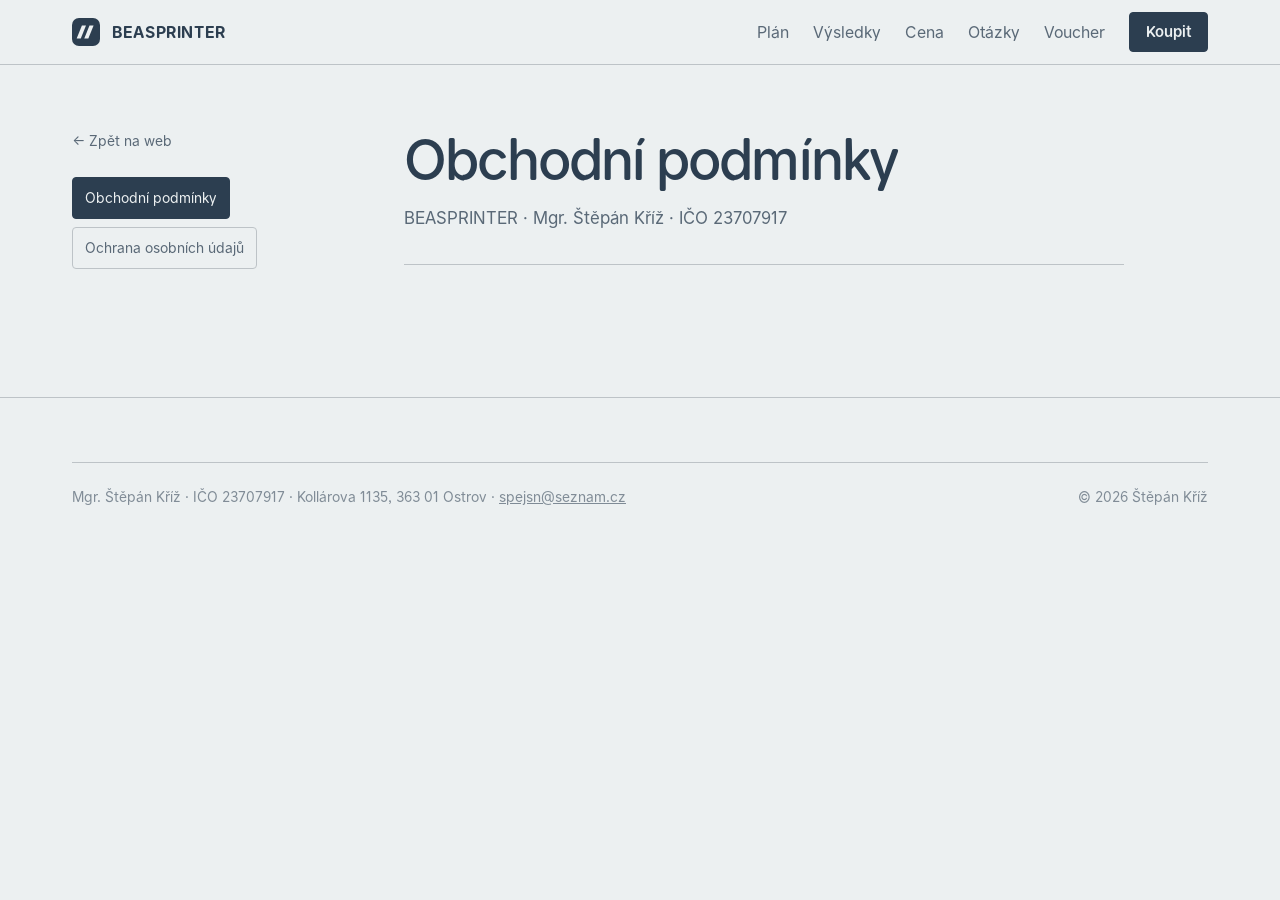
==== obchodni-podminky.html @ 5d7d64c0 "Add files via upload" ====
<!doctype html>
<html lang="cs" class="no-js">
<head>
  <meta charset="utf-8">
  <meta name="viewport" content="width=device-width, initial-scale=1">
  <title>Obchodní podmínky – BEASPRINTER</title>
  <meta name="description" content="Obchodní podmínky prodeje digitálního obsahu a voucherů BEASPRINTER – Mgr. Štěpán Kříž.">
  <meta name="theme-color" content="#ecf0f1">
  <meta name="robots" content="noindex">
  <link rel="icon" type="image/svg+xml" href="assets/logo/logo-placeholder.svg">
  <link rel="preload" href="assets/fonts/Allo-Regular.woff2" as="font" type="font/woff2" crossorigin>
  <link rel="stylesheet" href="assets/css/style.css">
  <script>document.documentElement.classList.replace('no-js', 'js');</script>
</head>
<body class="doc-page">

  <header class="nav">
    <div class="wrap nav__inner">
      <a class="brand" href="index.html" aria-label="BEASPRINTER – hlavní stránka">
        <img src="assets/logo/logo-placeholder.svg" alt="" width="28" height="28">
        <span>BEASPRINTER</span>
      </a>
      <nav class="nav__links" id="menu" aria-label="Hlavní navigace">
        <a href="index.html#plan">Plán</a>
        <a href="index.html#vysledky">Výsledky</a>
        <a href="index.html#cena">Cena</a>
        <a href="index.html#faq">Otázky</a>
        <a href="index.html#voucher">Voucher</a>
      </nav>
      <a class="btn btn--sm nav__buy" href="https://form.fapi.cz/?id=77cd6c57-8a3c-49f5-8ff0-04268990d74a">Koupit</a>
      <button class="nav__toggle" type="button" aria-expanded="false" aria-controls="menu" aria-label="Otevřít menu">
        <span class="nav__icon" aria-hidden="true"><i></i><i></i></span>
      </button>
    </div>
  </header>

  <main class="doc">
    <div class="wrap doc__grid">
      <aside class="doc__aside">
        <a class="doc__back" href="index.html">&lt;- Zpět na web</a>
        <nav class="doc__switch" aria-label="Dokumenty">
          <a href="obchodni-podminky.html" aria-current="page">Obchodní podmínky</a>
          <a href="ochrana-osobnich-udaju.html">Ochrana osobních údajů</a>
        </nav>
        <ol class="doc__toc" data-toc></ol>
      </aside>

      <article class="doc__body">
        <header class="doc__head">
          <h1>Obchodní podmínky</h1>
          <p class="doc__meta">BEASPRINTER · Mgr. Štěpán Kříž · IČO 23707917</p>
        </header>

        <!-- CONTENT: paste the sections from the PDF here, one <section> per article:
        <section id="s1">
          <h2>1. Úvodní ustanovení</h2>
          <p>…</p>
        </section>
        -->
      </article>
    </div>
  </main>

  <footer class="footer">
    <div class="wrap">
      <div class="footer__bottom">
        <p>Mgr. Štěpán Kříž · IČO 23707917 · Kollárova 1135, 363 01 Ostrov · <a href="mailto:spejsn@seznam.cz">spejsn@seznam.cz</a></p>
        <p>© 2026 Štěpán Kříž</p>
      </div>
    </div>
  </footer>

  <script src="assets/js/main.js" defer></script>
</body>
</html>
---- assets/css/style.css ----
/* ==========================================================
   BEASPRINTER – Speed System
   Type: Allo (Josh Puckett, SIL OFL) – assets/fonts/OFL.txt
   Palette: Platinum Prestige (brandlic.studio, #4)
   Spacing: 4 px grid.
   ========================================================== */

@font-face { font-family: "Allo"; src: url("../fonts/Allo-Regular.woff2") format("woff2"); font-weight: 400; font-style: normal; font-display: swap; }
@font-face { font-family: "Allo"; src: url("../fonts/Allo-Medium.woff2") format("woff2"); font-weight: 500; font-style: normal; font-display: swap; }
@font-face { font-family: "Allo"; src: url("../fonts/Allo-SemiBold.woff2") format("woff2"); font-weight: 600; font-style: normal; font-display: swap; }
@font-face { font-family: "Allo"; src: url("../fonts/Allo-Bold.woff2") format("woff2"); font-weight: 700; font-style: normal; font-display: swap; }

/* ---------- Palette ---------- */
:root {
  --paper: #ecf0f1;   /* main colour – light */
  --silver: #bdc3c7;  /* hairlines, alt surface */
  --slate: #34495e;   /* secondary dark */
  --ink: #2c3e50;     /* text, buttons, dark sections */
}
:root {
  --bg: var(--paper);
  --alt: color-mix(in srgb, var(--silver) 24%, var(--paper));
  --card: color-mix(in srgb, var(--silver) 36%, var(--paper));
  --text: var(--ink);
  --accent: var(--ink);
  --line: var(--silver);
}
.window, .tile, .mock__phone {
  --bg: var(--ink);
  --alt: var(--slate);
  --text: var(--paper);
  --accent: var(--paper);
  --line: color-mix(in srgb, var(--paper) 24%, transparent);
}
:root, .window, .tile, .mock__phone {
  --text-72: color-mix(in srgb, var(--text) 76%, transparent);
  --text-48: color-mix(in srgb, var(--text) 56%, transparent);
  --bg-56: color-mix(in srgb, var(--bg) 52%, transparent);
  --bg-72: color-mix(in srgb, var(--bg) 72%, transparent);
}

:root {
  --s1: 4px;  --s2: 8px;  --s3: 12px; --s4: 16px; --s5: 20px; --s6: 24px; --s8: 32px;
  --s10: 40px; --s12: 48px; --s14: 56px; --s16: 64px; --s20: 80px; --s24: 96px; --s32: 128px; --s40: 160px;
  --radius: 4px;
  --radius-lg: 12px;
  --wrap: 1200px;
  --gutter: var(--s4);
  --nav-h: var(--s16);
  --font: "Allo", system-ui, -apple-system, "Segoe UI", Roboto, sans-serif;
  --ease: cubic-bezier(.16, 1, .3, 1);
  interpolate-size: allow-keywords;
}

*, *::before, *::after { box-sizing: border-box; }
html { -webkit-text-size-adjust: 100%; scroll-padding-top: var(--s20); scroll-behavior: smooth; }
body {
  margin: 0;
  background: var(--bg);
  color: var(--text);
  font-family: var(--font);
  font-size: 16px;
  line-height: 24px;
  font-feature-settings: "calt" 1;
  -webkit-font-smoothing: antialiased;
  overflow-x: clip;
}
img { display: block; max-width: 100%; height: auto; }
a { color: inherit; }
h1, h2, h3, h4, p, ul, ol, dl, dd, figure, blockquote { margin: 0; padding: 0; }
ul, ol { list-style: none; }
::selection { background: var(--ink); color: var(--paper); }
:focus-visible { outline: 2px solid var(--accent); outline-offset: 4px; }

.wrap { max-width: var(--wrap); margin-inline: auto; padding-inline: var(--gutter); }

/* ---------- Type ---------- */
h1 { font-size: 44px; line-height: 48px; font-weight: 500; letter-spacing: -.035em; }
h2 { font-size: 32px; line-height: 40px; font-weight: 500; letter-spacing: -.025em; }
h3 { font-size: 18px; line-height: 28px; font-weight: 600; letter-spacing: -.01em; }
.small { font-size: 14px; line-height: 20px; color: var(--text-72); }

/* ---------- Button ---------- */
.btn {
  display: inline-flex;
  align-items: center;
  height: var(--s12);
  padding: 0 var(--s6);
  border-radius: var(--radius);
  border: 1px solid var(--ink);
  background: var(--ink);
  color: var(--paper);
  font-weight: 600;
  text-decoration: none;
  white-space: nowrap;
  transition: background-color .3s ease, border-color .3s ease;
}
.btn:hover { background: var(--slate); border-color: var(--slate); }
/* same button on dark/photo backgrounds: a light ring so it still stands out */
.window .btn { border-color: color-mix(in srgb, var(--paper) 56%, transparent); }
.btn--sm { height: var(--s10); padding: 0 var(--s4); font-size: 15px; }
.btn--lg { height: var(--s14); padding: 0 var(--s8); font-size: 18px; }
.link {
  display: inline-block;
  font-weight: 600;
  text-decoration: underline;
  text-decoration-thickness: 1px;
  text-underline-offset: 4px;
}
.link:hover { text-decoration-thickness: 2px; }

/* ---------- Header: solid, full width ---------- */
.nav {
  position: fixed;
  inset: 0 0 auto;
  z-index: 20;
  background: var(--paper);
  border-bottom: 1px solid var(--line);
}
.nav__inner { display: flex; align-items: center; gap: var(--s6); height: var(--nav-h); }
.brand {
  display: inline-flex;
  align-items: center;
  gap: var(--s3);
  font-weight: 700;
  letter-spacing: .04em;
  text-decoration: none;
}
.nav__links { display: flex; gap: var(--s6); margin-left: auto; }
.nav__links a { color: var(--text-72); text-decoration: none; transition: color .3s ease; }
.nav__links a:hover { color: var(--text); }
.nav__toggle {
  display: none;
  position: relative;
  width: var(--s10);
  height: var(--s10);
  margin-right: calc(var(--s2) * -1);
  padding: 0;
  border: 0;
  background: transparent;
  color: var(--text);
  cursor: pointer;
  -webkit-tap-highlight-color: transparent;
}
/* two lines that fold into an X */
.nav__icon { position: absolute; inset: 0; }
.nav__icon i {
  position: absolute;
  left: 10px;
  width: 20px;
  height: 2px;
  border-radius: 1px;
  background: currentColor;
  transition: transform .5s var(--ease), top .5s var(--ease), width .5s var(--ease);
}
.nav__icon i:first-child { top: 15px; }
.nav__icon i:last-child { top: 23px; width: 14px; }
.nav__toggle[aria-expanded="true"] .nav__icon i:first-child { top: 19px; transform: rotate(45deg); }
.nav__toggle[aria-expanded="true"] .nav__icon i:last-child { top: 19px; width: 20px; transform: rotate(-45deg); }

/* ---------- Photo windows ---------- */
.window { position: relative; clip-path: inset(0); isolation: isolate; color: var(--text); }
.window__bg { position: fixed; inset: 0; z-index: -1; }
.window__bg img { width: 100%; height: 100%; object-fit: cover; }
.window__bg::after { content: ""; position: absolute; inset: 0; background: var(--bg-56); }

/* Hero */
.window--hero { min-height: 100vh; min-height: 100svh; display: flex; }
.window--hero .window__bg img { object-position: 50% 35%; }
.hero { width: 100%; display: flex; flex-direction: column; justify-content: flex-end; padding-top: var(--s40); padding-bottom: var(--s16); }
.line { display: block; overflow: hidden; padding-bottom: var(--s1); }
.line > span { display: block; animation: rise 1.4s var(--ease) both; }
.line:nth-child(2) > span { animation-delay: .1s; }
.hero__lead { margin-top: var(--s5); max-width: 480px; font-size: 18px; line-height: 28px; animation: fadeUp 1.2s var(--ease) .35s both; }
.hero__cta { margin-top: var(--s8); animation: fadeUp 1.2s var(--ease) .5s both; }
.hero__cta .small { margin-top: var(--s3); }
@keyframes rise { from { transform: translateY(110%); } to { transform: none; } }
@keyframes fadeUp { from { opacity: 0; transform: translateY(var(--s4)); } to { opacity: 1; transform: none; } }

/* ---------- Panels ---------- */
.panel { background: var(--bg); padding: var(--s24) 0; position: relative; }
.panel--alt { background: var(--alt); }

.js .reveal {
  opacity: 0;
  transform: translateY(var(--s8));
  transition: opacity 1.1s var(--ease), transform 1.1s var(--ease);
  transition-delay: calc(var(--i, 0) * 90ms);
}
.js .reveal.is-in { opacity: 1; transform: none; }
.js .reveal-img { clip-path: inset(16% 0 0 0 round var(--radius)); transition: clip-path 1.4s var(--ease); }
.js .reveal-img img { transform: scale(1.12); transition: transform 1.6s var(--ease); }
.js .reveal-img.is-in { clip-path: inset(0 0 0 0 round var(--radius)); }
.js .reveal-img.is-in img { transform: none; }

/* ---------- Product preview ---------- */
.product__grid { display: grid; gap: var(--s16); align-items: center; }
.product__text > p { margin-top: var(--s5); max-width: 440px; font-size: 18px; line-height: 28px; color: var(--text-72); }
.product__list { margin-top: var(--s8); border-top: 1px solid var(--line); max-width: 440px; }
.product__list li { padding: var(--s3) 0; border-bottom: 1px solid var(--line); font-weight: 500; }

.mock { position: relative; padding: var(--s8) var(--s8) var(--s12); border-radius: var(--radius-lg); background: var(--alt); }
.mock__page {
  width: 84%;
  padding: var(--s6);
  border-radius: var(--radius);
  background: var(--paper);
  border: 1px solid var(--line);
  font-size: 12px;
  line-height: 16px;
}
.mock__head { display: flex; justify-content: space-between; gap: var(--s3); padding-bottom: var(--s3); border-bottom: 1px solid var(--line); }
.mock__brand { font-weight: 700; letter-spacing: .04em; }
.mock__tag { color: var(--text-72); }
.mock__day { margin-top: var(--s4); font-size: 14px; line-height: 20px; font-weight: 600; }
.mock__rows { margin-top: var(--s2); }
.mock__rows div { display: grid; grid-template-columns: 112px 1fr; align-items: center; gap: var(--s3); padding: var(--s2) 0; border-bottom: 1px solid color-mix(in srgb, var(--silver) 56%, transparent); }
.mock__rows i { display: block; height: var(--s2); width: var(--w); border-radius: 2px; background: color-mix(in srgb, var(--silver) 72%, transparent); }
.mock__qr { display: flex; align-items: center; gap: var(--s3); margin-top: var(--s5); color: var(--text-72); }
.mock__qr svg { width: var(--s10); height: var(--s10); fill: var(--ink); }
.mock__phone {
  position: absolute;
  right: var(--s6);
  bottom: calc(var(--s8) * -1);
  width: 36%;
  max-width: 200px;
  aspect-ratio: 9 / 19;
  padding: var(--s2);
  border-radius: 28px;
  background: var(--ink);
}
.mock__screen { position: relative; width: 100%; height: 100%; overflow: hidden; border-radius: 20px; background: var(--slate); }
.mock__screen img { width: 100%; height: 100%; object-fit: cover; opacity: .9; }
.mock__play {
  position: absolute; top: 50%; left: 50%;
  width: var(--s12); height: var(--s12);
  margin: calc(var(--s6) * -1) 0 0 calc(var(--s6) * -1);
  border-radius: 50%;
  background: color-mix(in srgb, var(--paper) 88%, transparent);
}
.mock__play::after {
  content: ""; position: absolute; top: 50%; left: 54%;
  transform: translate(-50%, -50%);
  border-style: solid; border-width: 8px 0 8px 12px;
  border-color: transparent transparent transparent var(--ink);
}
.mock__cap { position: absolute; left: var(--s3); bottom: var(--s3); font-size: 12px; line-height: 16px; font-weight: 600; color: var(--paper); }

/* ---------- Trust strip ---------- */
.trust__head { display: flex; flex-wrap: wrap; justify-content: space-between; align-items: baseline; gap: var(--s2) var(--s6); }
.trust__title { font-size: 20px; line-height: 28px; font-weight: 500; letter-spacing: -.01em; }
.trust__coach { color: var(--text-72); }
/* results ticker – runs opposite to the photo strip */
.ticker {
  margin-top: var(--s8);
  overflow: hidden;
  border-top: 1px solid var(--line);
  border-bottom: 1px solid var(--line);
}
.ticker__track { display: flex; width: max-content; animation: drift-back 40s linear infinite; }
.ticker:hover .ticker__track { animation-play-state: paused; }
.ticker li {
  display: flex;
  align-items: baseline;
  gap: var(--s3);
  padding: var(--s5) var(--s10);
  border-right: 1px solid var(--line);
  white-space: nowrap;
}
.ticker strong { font-size: 20px; line-height: 28px; font-weight: 500; letter-spacing: -.01em; }
.ticker span { font-size: 14px; line-height: 20px; color: var(--text-72); }
@keyframes drift-back { from { transform: translateX(-50%); } to { transform: none; } }

.strip { margin-top: var(--s4); overflow: hidden; }
.strip__track { display: flex; gap: var(--s3); width: max-content; animation: drift 60s linear infinite; }
.strip:hover .strip__track { animation-play-state: paused; }
.strip img { height: 240px; width: auto; border-radius: var(--radius); object-fit: cover; }
@keyframes drift { to { transform: translateX(calc(-50% - var(--s3) / 2)); } }

/* ---------- Bento ---------- */
.bento { display: grid; gap: var(--s3); margin-top: var(--s12); }
/* photo is the tile background, flat tint, text on top */
.tile {
  position: relative;
  isolation: isolate;
  display: flex;
  flex-direction: column;
  justify-content: flex-end;
  min-height: 320px;
  overflow: hidden;
  border-radius: var(--radius-lg);
  background: var(--ink);
  color: var(--text);
}
.tile__img {
  position: absolute;
  inset: 0;
  z-index: -2;
  width: 100%;
  height: 100%;
  object-fit: cover;
  object-position: 50% 35%;
  transition: transform 1.2s var(--ease);
}
.tile::after { content: ""; position: absolute; inset: 0; z-index: -1; background: color-mix(in srgb, var(--ink) 60%, transparent); }
.tile--dark::after { background: color-mix(in srgb, var(--ink) 72%, transparent); }
.tile:hover .tile__img { transform: scale(1.03); }
.tile__text { padding: var(--s6); }
.tile h3 { font-size: 20px; line-height: 28px; font-weight: 500; letter-spacing: -.01em; }
.tile p { margin-top: var(--s2); color: var(--text-72); max-width: 360px; }
.tile--hero h3 { font-size: 32px; line-height: 40px; }
.tile--hero { min-height: 440px; }

/* ---------- Fit ---------- */
.fit { display: grid; gap: var(--s6); margin-top: var(--s12); }
.fit li { padding-top: var(--s4); border-top: 1px solid var(--ink); }
.fit h3 { font-size: 20px; line-height: 28px; font-weight: 500; }
.fit p { margin-top: var(--s2); color: var(--text-72); }

/* ---------- Quote ---------- */
.window--quote { min-height: 72vh; display: flex; align-items: center; }
.window--quote .window__bg::after { background: var(--bg-72); }
.quote { width: 100%; padding-block: var(--s24); }
.quote blockquote { max-width: 880px; }
.quote p { font-size: 28px; line-height: 36px; font-weight: 500; letter-spacing: -.02em; }
.quote footer { margin-top: var(--s4); color: var(--text-72); }

/* ---------- Steps ---------- */
.steps { display: grid; gap: var(--s6); margin-top: var(--s12); }
.steps li { padding-top: var(--s4); border-top: 1px solid var(--line); }
.steps h3 { font-size: 20px; line-height: 28px; font-weight: 500; }
.steps p { margin-top: var(--s2); color: var(--text-72); }

/* ---------- Price ---------- */
.price { background: var(--alt); color: var(--text); padding: var(--s24) 0; border-block: 1px solid var(--line); }
.price__grid { display: grid; gap: var(--s10); align-items: end; }
.price__amount { font-size: 80px; line-height: 80px; font-weight: 500; letter-spacing: -.045em; }
.price__note { margin-top: var(--s5); font-size: 20px; line-height: 28px; }
.price__student { margin-top: var(--s4); color: var(--text-72); }
.price__student strong { color: var(--text); font-weight: 600; }
.code {
  padding: 0 var(--s2);
  border: 1px solid var(--text);
  border-radius: var(--radius);
  background: transparent;
  color: var(--text);
  font: 600 16px/24px var(--font);
  letter-spacing: .04em;
  cursor: pointer;
  transition: background-color .3s ease, color .3s ease;
}
.code:hover { background: var(--text); color: var(--bg); }
.code__status { margin-left: var(--s2); font-size: 14px; }

/* ---------- FAQ ---------- */
.faq { display: grid; gap: var(--s8); }
.faq__list { border-top: 1px solid var(--line); }
.faq details { border-bottom: 1px solid var(--line); }
.faq summary {
  display: flex;
  justify-content: space-between;
  gap: var(--s4);
  padding: var(--s5) 0;
  font-size: 18px;
  line-height: 28px;
  font-weight: 500;
  cursor: pointer;
  list-style: none;
}
.faq summary::-webkit-details-marker { display: none; }
.faq summary::after { content: "+"; font-weight: 400; transition: transform .5s var(--ease); }
.faq details[open] summary::after { transform: rotate(45deg); }
.faq details::details-content { height: 0; overflow: clip; transition: height .6s var(--ease), content-visibility .6s allow-discrete; }
.faq details[open]::details-content { height: auto; }
.faq__body p { padding-bottom: var(--s6); max-width: 640px; color: var(--text-72); }

/* ---------- Voucher ---------- */
.voucher { display: grid; gap: var(--s10); align-items: center; }
.voucher__photo { border-radius: var(--radius); overflow: hidden; aspect-ratio: 4 / 5; }
.voucher__photo img { width: 100%; height: 100%; object-fit: cover; }
.voucher__lead { margin-top: var(--s4); max-width: 480px; font-size: 18px; line-height: 28px; color: var(--text-72); }
.specs { margin-top: var(--s8); border-top: 1px solid var(--line); }
.specs div { display: flex; justify-content: space-between; gap: var(--s4); padding: var(--s3) 0; border-bottom: 1px solid var(--line); }
.specs dt { color: var(--text-72); }
.specs dd { font-weight: 500; }
.voucher__price { display: flex; align-items: baseline; gap: var(--s3); margin-top: var(--s8); }
.voucher__price strong { font-size: 40px; line-height: 48px; font-weight: 500; letter-spacing: -.03em; }
.voucher__price span { text-decoration: line-through; color: var(--text-48); }
.voucher .link { margin-top: var(--s3); }

/* ---------- Closing CTA band ---------- */
.window--cta { display: flex; align-items: center; min-height: 64vh; }
.window--cta .window__bg::after { background: var(--bg-72); }
.cta { width: 100%; padding-block: var(--s24); }
.cta h2 { max-width: 720px; font-size: 40px; line-height: 48px; }
.cta p { margin-top: var(--s4); font-size: 18px; line-height: 28px; color: var(--text-72); }
.cta__actions { display: flex; flex-wrap: wrap; align-items: center; gap: var(--s4) var(--s6); margin-top: var(--s8); }

/* ---------- Footer ---------- */
.footer { background: var(--bg); border-top: 1px solid var(--line); padding: var(--s16) 0 var(--s10); font-size: 14px; line-height: 20px; }
.footer__grid { display: grid; gap: var(--s8); }
.footer h4 { font-size: 14px; line-height: 20px; font-weight: 600; margin-bottom: var(--s2); }
.footer__grid a:not(.brand) { display: block; color: var(--text-72); text-decoration: none; padding: var(--s1) 0; }
.footer__grid a:not(.brand):hover { color: var(--text); text-decoration: underline; text-underline-offset: 4px; }
.footer__grid p { color: var(--text-72); }
.footer__bottom {
  display: flex; flex-wrap: wrap; justify-content: space-between; gap: var(--s4);
  margin-top: var(--s12); padding-top: var(--s6); border-top: 1px solid var(--line); color: var(--text-48);
}

/* ---------- Mobile ---------- */
@media (max-width: 767px) {
  .nav__toggle { display: block; }
  .nav__buy { margin-left: auto; }
  /* menu panel unrolls downward, links follow one by one */
  .nav__links {
    display: flex;
    position: absolute;
    top: 100%;
    left: 0;
    right: 0;
    flex-direction: column;
    gap: 0;
    padding: var(--s2) var(--gutter) var(--s6);
    background: var(--paper);
    border-bottom: 1px solid var(--line);
    visibility: hidden;
    clip-path: inset(0 0 100% 0);
    transition: clip-path .6s var(--ease), visibility 0s linear .6s;
  }
  .nav__links.is-open {
    visibility: visible;
    clip-path: inset(0 0 0 0);
    transition: clip-path .6s var(--ease), visibility 0s;
  }
  .nav__links a {
    padding: var(--s4) 0;
    border-bottom: 1px solid var(--line);
    color: var(--text);
    font-size: 24px;
    line-height: 32px;
    font-weight: 500;
    letter-spacing: -.02em;
    opacity: 0;
    transform: translateY(calc(var(--s3) * -1));
    transition: opacity .4s ease, transform .5s var(--ease);
  }
  .nav__links a:last-child { border-bottom: 0; }
  .nav__links.is-open a { opacity: 1; transform: none; }
  .nav__links.is-open a:nth-child(1) { transition-delay: .08s; }
  .nav__links.is-open a:nth-child(2) { transition-delay: .13s; }
  .nav__links.is-open a:nth-child(3) { transition-delay: .18s; }
  .nav__links.is-open a:nth-child(4) { transition-delay: .23s; }
  .nav__links.is-open a:nth-child(5) { transition-delay: .28s; }
  /* dim the page behind the open menu */
  body::after {
    content: "";
    position: fixed;
    inset: 0;
    z-index: 15;
    background: color-mix(in srgb, var(--ink) 40%, transparent);
    opacity: 0;
    pointer-events: none;
    transition: opacity .5s var(--ease);
  }
  body.menu-open::after { opacity: 1; pointer-events: auto; }
  .strip img { height: 180px; }
  .mock { padding: var(--s4) var(--s4) var(--s12); }
  .mock__page { width: 92%; padding: var(--s4); }
  .mock__rows div { grid-template-columns: 96px 1fr; }
}

/* ---------- Tablet ---------- */
@media (min-width: 768px) {
  :root { --gutter: var(--s8); }
  h1 { font-size: 64px; line-height: 68px; }
  h2 { font-size: 44px; line-height: 52px; }
  .panel, .price { padding: var(--s32) 0; }
  .bento { grid-template-columns: repeat(2, 1fr); }
  .tile--hero { grid-column: 1 / -1; }
  .fit, .steps { grid-template-columns: repeat(2, 1fr); }
  .quote p { font-size: 40px; line-height: 48px; }
  .price__amount { font-size: 128px; line-height: 128px; }
  .strip img { height: 320px; }
  .voucher { grid-template-columns: 5fr 7fr; gap: var(--s16); }
  .cta h2 { font-size: 56px; line-height: 64px; }
  .footer__grid { grid-template-columns: repeat(2, 1fr); }
}

/* ---------- Desktop ---------- */
@media (min-width: 1024px) {
  h1 { font-size: 88px; line-height: 88px; }
  .hero { padding-bottom: var(--s20); }
  .product__grid { grid-template-columns: 5fr 7fr; gap: var(--s16); }
  .bento { grid-template-columns: repeat(3, 1fr); }
  .tile--hero { grid-column: 1 / span 2; grid-row: 1 / span 2; }
  .tile { min-height: 280px; }
  .tile--hero { min-height: 572px; }
  .fit, .steps { grid-template-columns: repeat(4, 1fr); }
  .trust__title { font-size: 44px; line-height: 52px; letter-spacing: -.025em; }
  .trust__coach { font-size: 18px; line-height: 28px; }
  .ticker li { padding: var(--s6) var(--s12); }
  .ticker strong { font-size: 28px; line-height: 36px; }
  .ticker span { font-size: 16px; line-height: 24px; }
  .quote p { font-size: 56px; line-height: 64px; }
  .price__grid { grid-template-columns: 1fr auto; }
  .price__amount { font-size: 176px; line-height: 168px; }
  .faq { grid-template-columns: 4fr 8fr; gap: var(--s16); align-items: start; }
  .cta h2 { font-size: 72px; line-height: 76px; }
  .footer__grid { grid-template-columns: 2fr 1fr 1fr 1fr; }
}

/* ---------- Legal documents ---------- */
.doc { padding: calc(var(--nav-h) + var(--s16)) 0 var(--s24); }
.doc__grid { display: grid; gap: var(--s10); }
.doc__back { color: var(--text-72); text-decoration: none; font-size: 14px; }
.doc__back:hover { color: var(--text); }
.doc__switch { display: flex; gap: var(--s2); margin-top: var(--s6); flex-wrap: wrap; }
.doc__switch a {
  padding: var(--s2) var(--s3);
  border: 1px solid var(--line);
  border-radius: var(--radius);
  font-size: 14px;
  text-decoration: none;
  color: var(--text-72);
}
.doc__switch a[aria-current="page"] { background: var(--ink); border-color: var(--ink); color: var(--paper); }
.doc__toc { display: none; }
.doc__toc a { display: block; padding: var(--s1) 0 var(--s1) var(--s3); border-left: 1px solid var(--line); font-size: 14px; line-height: 20px; color: var(--text-72); text-decoration: none; transition: color .3s ease, border-color .3s ease; }
.doc__toc a:hover { color: var(--text); }
.doc__toc a.is-active { color: var(--text); border-left-color: var(--ink); }
.doc__head { padding-bottom: var(--s8); border-bottom: 1px solid var(--line); }
.doc__head h1 { font-size: 40px; line-height: 48px; }
.doc__meta { margin-top: var(--s3); color: var(--text-72); }
.doc__body { max-width: 720px; }
.doc__body section { padding-top: var(--s10); scroll-margin-top: calc(var(--nav-h) + var(--s6)); }
.doc__body h2 { font-size: 24px; line-height: 32px; }
.doc__body h3 { margin-top: var(--s6); font-size: 18px; line-height: 28px; }
.doc__body p, .doc__body li { margin-top: var(--s3); color: var(--text-72); font-size: 17px; line-height: 28px; }
.doc__body ol, .doc__body ul { padding-left: var(--s6); }
.doc__body ul { list-style: disc; }
.doc__body ol { list-style: decimal; }
.doc__body a { color: var(--text); text-underline-offset: 4px; }
.doc-page .footer { padding-top: var(--s4); }
@media (min-width: 1024px) {
  .doc__grid { grid-template-columns: 3fr 9fr; gap: var(--s16); align-items: start; }
  .doc__aside { position: sticky; top: calc(var(--nav-h) + var(--s8)); }
  .doc__toc { display: grid; gap: var(--s1); margin-top: var(--s8); list-style: none; padding: 0; }
  .doc__head h1 { font-size: 56px; line-height: 64px; }
}

/* ---------- Phone optimisation ---------- */
@media (max-width: 767px) {
  h2 { font-size: 28px; line-height: 36px; }
  .panel, .price { padding: var(--s16) 0; }
  .nav__inner { gap: var(--s3); }
  .brand { gap: var(--s2); }

  /* full-width, thumb-friendly buy buttons */
  .hero__cta .btn, .price .btn, .cta .btn { width: 100%; justify-content: center; }
  .hero { padding-bottom: var(--s10); }

  /* product mock: compact */
  .product__grid { gap: var(--s10); }
  .mock__rows + .mock__day, .mock__rows + .mock__day + .mock__rows { display: none; }
  .mock__phone { width: 34%; right: var(--s4); bottom: calc(var(--s6) * -1); }
  .mock { margin-bottom: var(--s6); }

  /* results ticker + strip */
  .ticker { margin-top: var(--s6); }
  .ticker li { padding: var(--s4) var(--s6); }
  .ticker strong { font-size: 18px; }

  /* bento → horizontal swipe row */
  .bento {
    display: flex;
    gap: var(--s3);
    margin-top: var(--s8);
    margin-inline: calc(var(--gutter) * -1);
    padding-inline: var(--gutter);
    overflow-x: auto;
    scroll-snap-type: x mandatory;
    scroll-padding-inline: var(--gutter);
    scrollbar-width: none;
  }
  .bento::-webkit-scrollbar { display: none; }
  .tile, .tile--hero { flex: 0 0 84%; min-height: 400px; scroll-snap-align: start; }
  .tile--hero h3 { font-size: 24px; line-height: 32px; }

  /* compact grids */
  .fit, .steps { grid-template-columns: 1fr 1fr; gap: var(--s6) var(--s4); margin-top: var(--s8); }
  .fit h3, .steps h3 { font-size: 17px; line-height: 24px; }
  .fit p, .steps p { font-size: 15px; line-height: 20px; }

  .quote p { font-size: 24px; line-height: 32px; }
  .window--quote { min-height: 60vh; }

  .price__amount { font-size: 72px; line-height: 72px; }
  .price__note { font-size: 18px; }

  .faq summary { font-size: 16px; line-height: 24px; padding: var(--s4) 0; }

  .voucher { gap: var(--s8); }
  .voucher__photo { aspect-ratio: 16 / 10; }
  .voucher__photo img { object-position: 50% 60%; }
  .voucher__price strong { font-size: 32px; line-height: 40px; }

  .window--cta { min-height: 56vh; }
  .cta h2 { font-size: 32px; line-height: 40px; }

  .footer { padding-top: var(--s12); }
  .footer__grid { grid-template-columns: 1fr 1fr; gap: var(--s8) var(--s4); }
  .footer__grid > :first-child { grid-column: 1 / -1; }
  .footer__bottom { margin-top: var(--s8); }
}

/* ---------- Reduced motion ---------- */
@media (prefers-reduced-motion: reduce) {
  html { scroll-behavior: auto; }
  *, *::before, *::after { animation: none !important; transition: none !important; }
  .js .reveal { opacity: 1; transform: none; }
  .js .reveal-img, .js .reveal-img img { clip-path: none; transform: none; }
  .strip, .ticker { overflow-x: auto; }
}
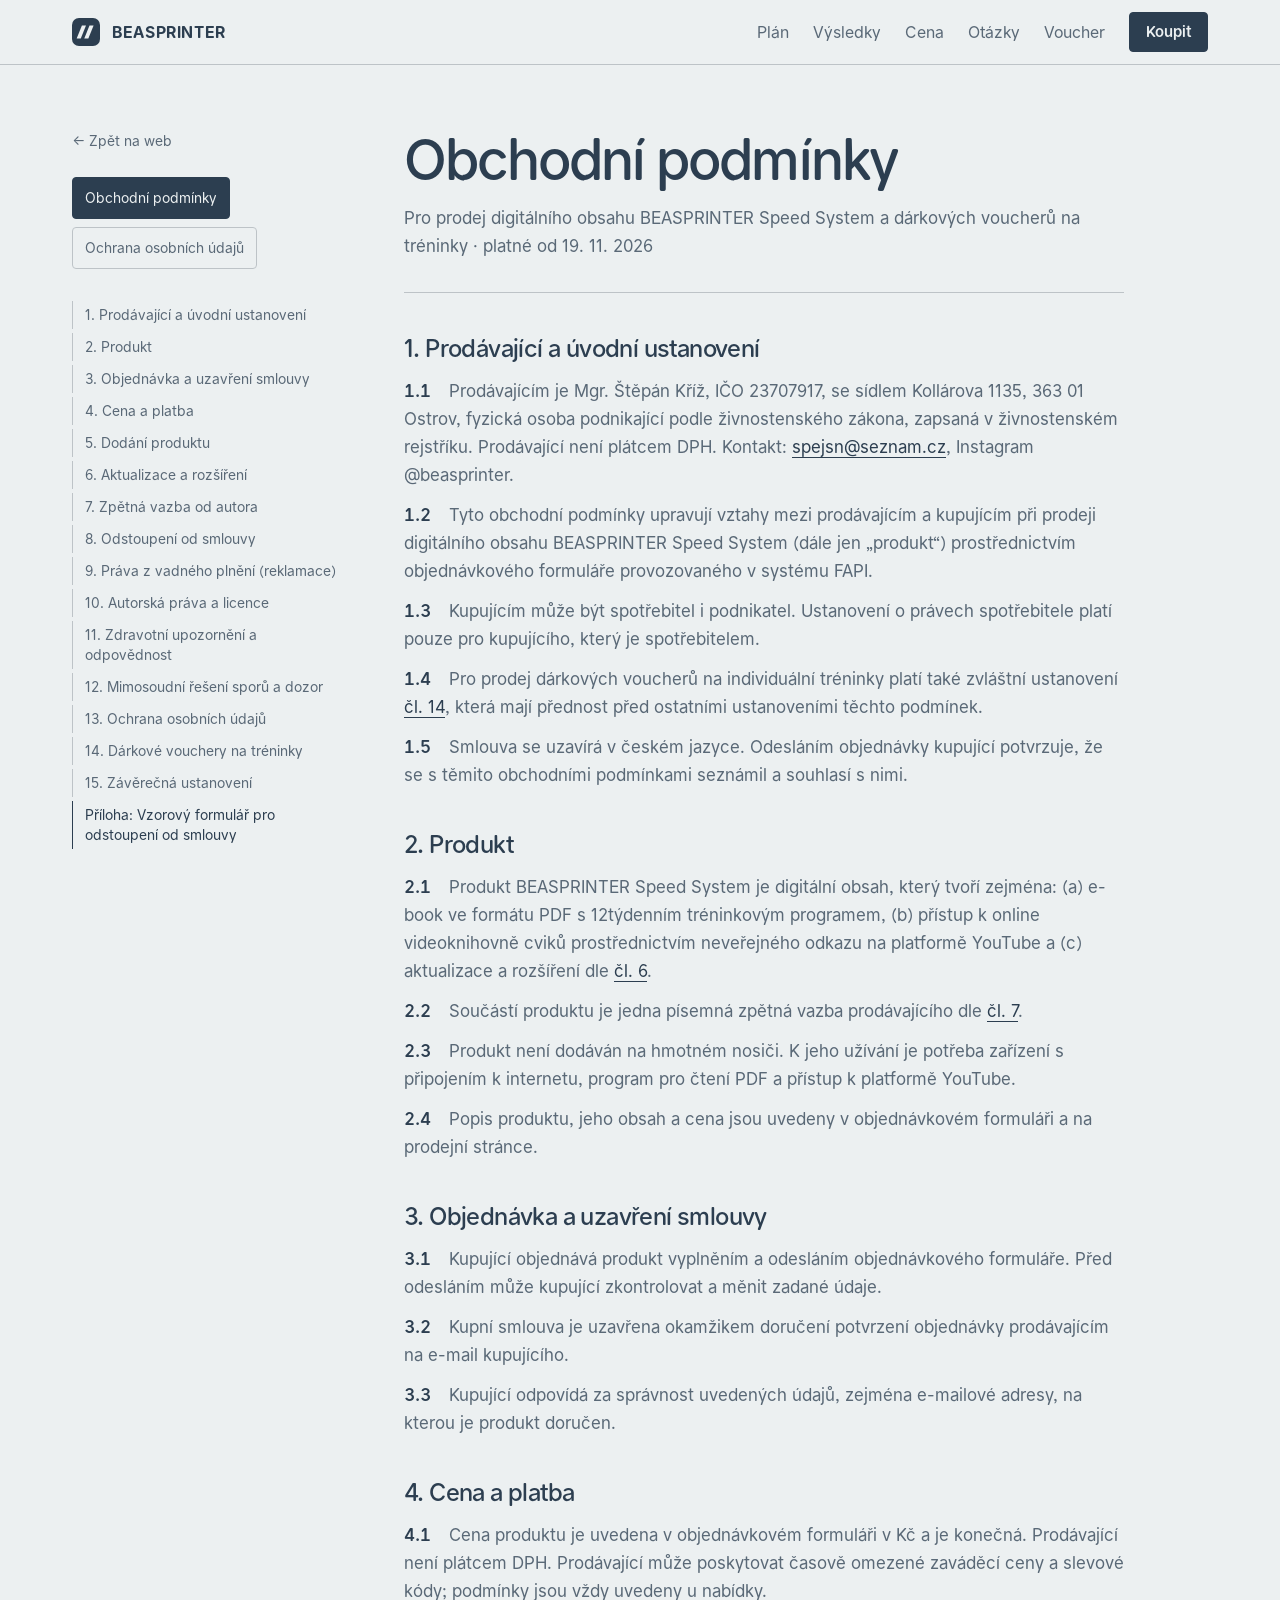
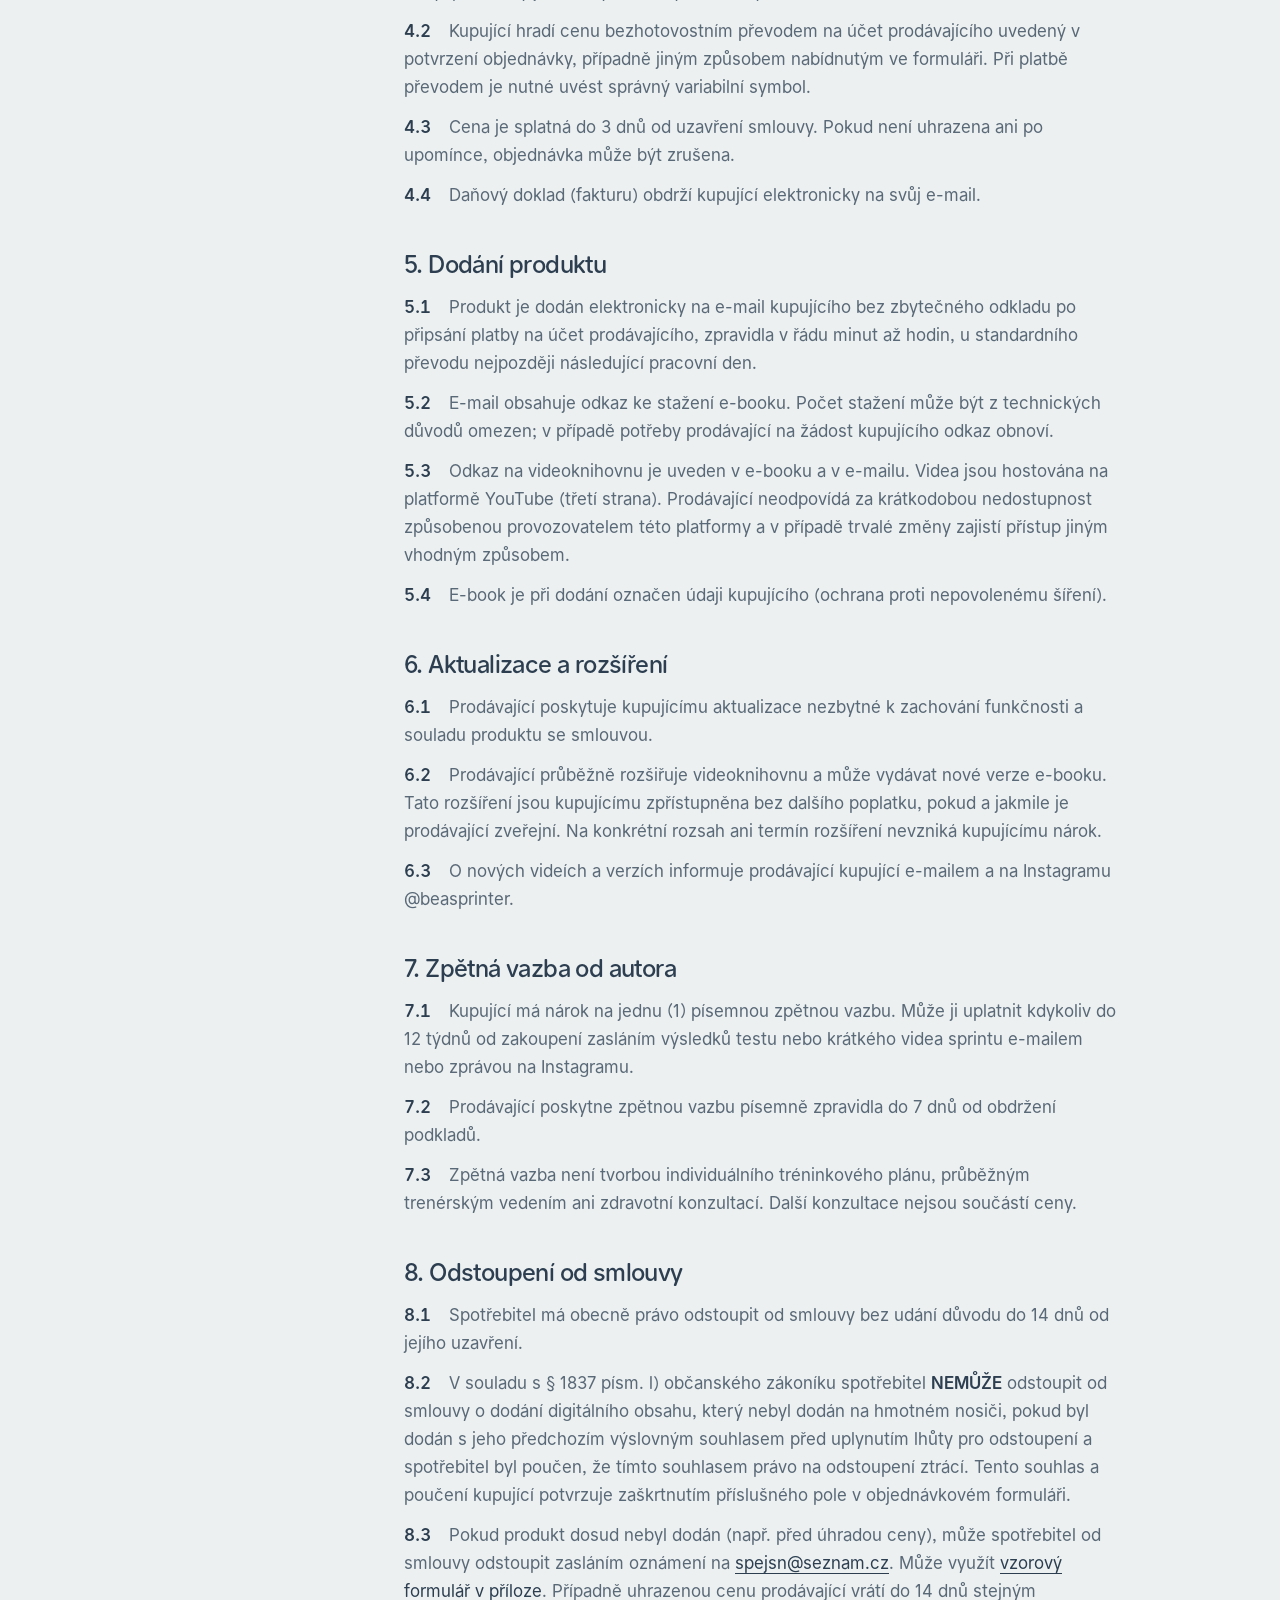
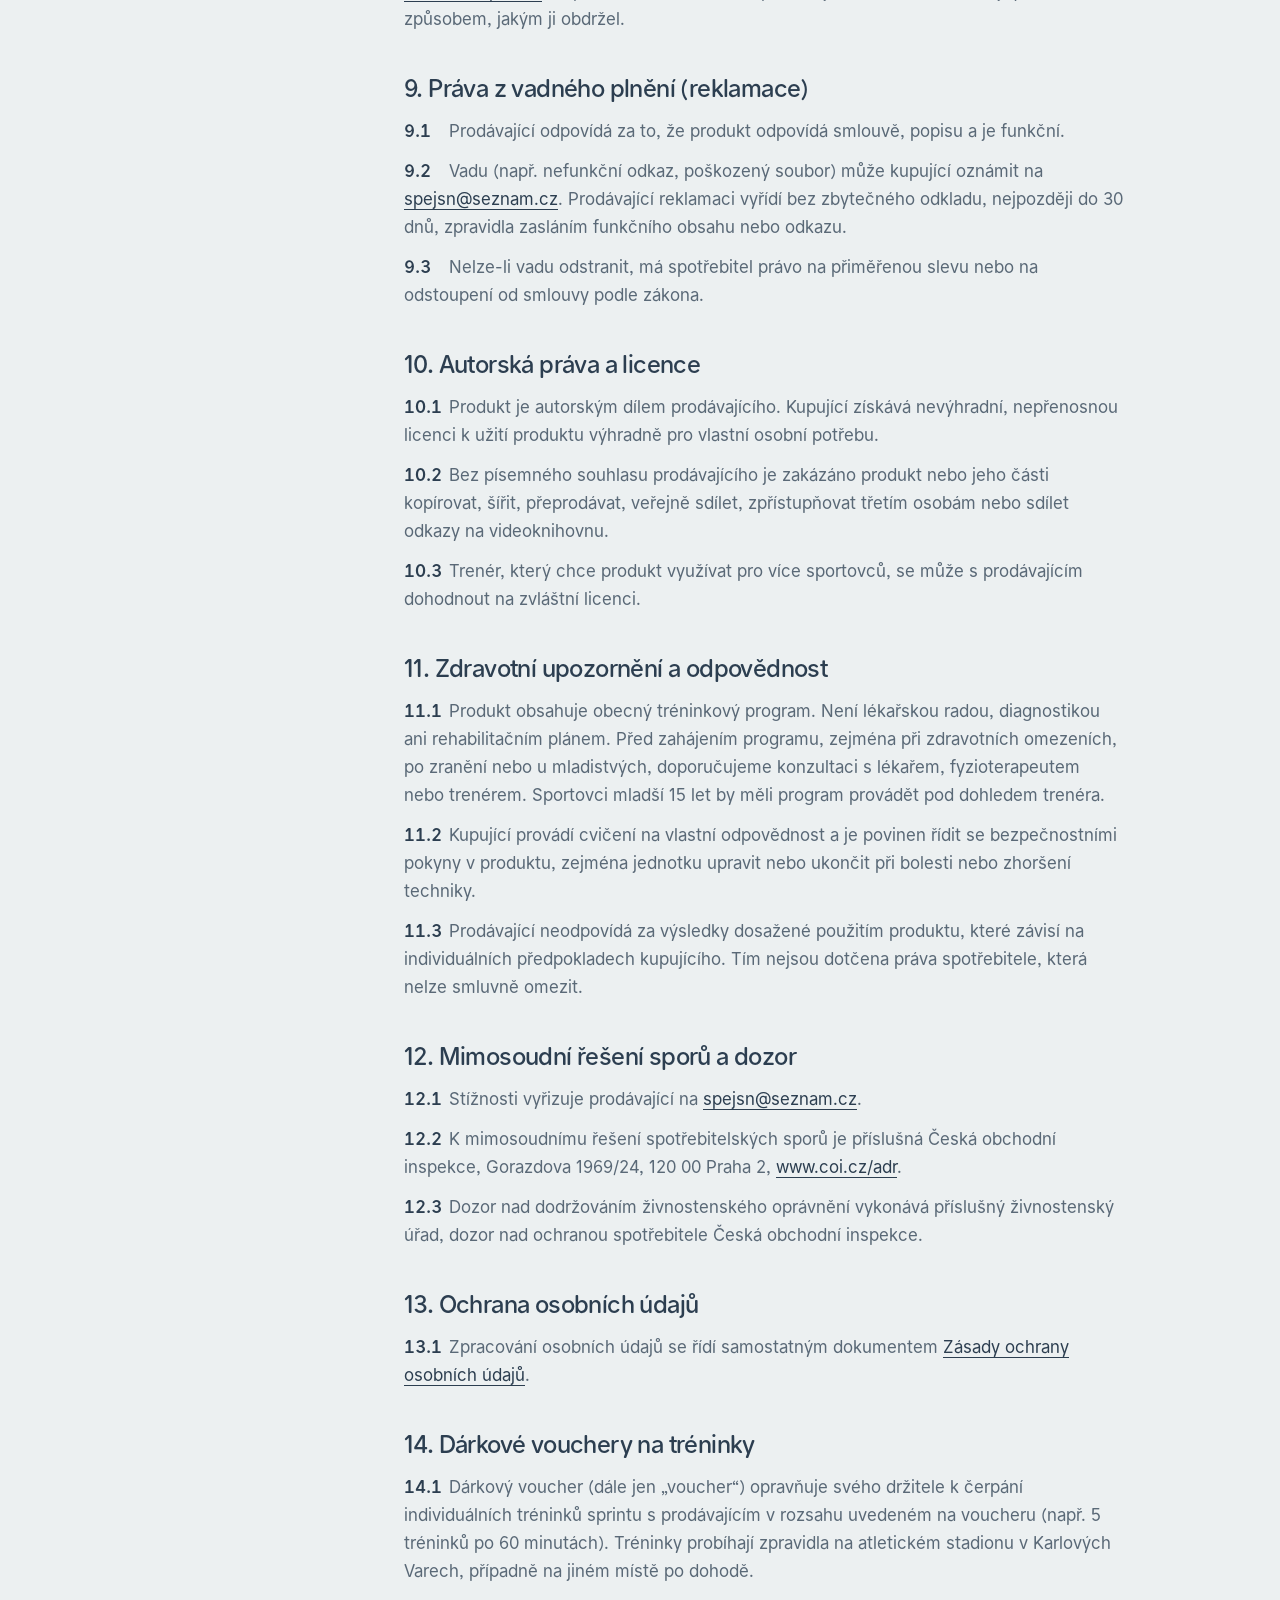
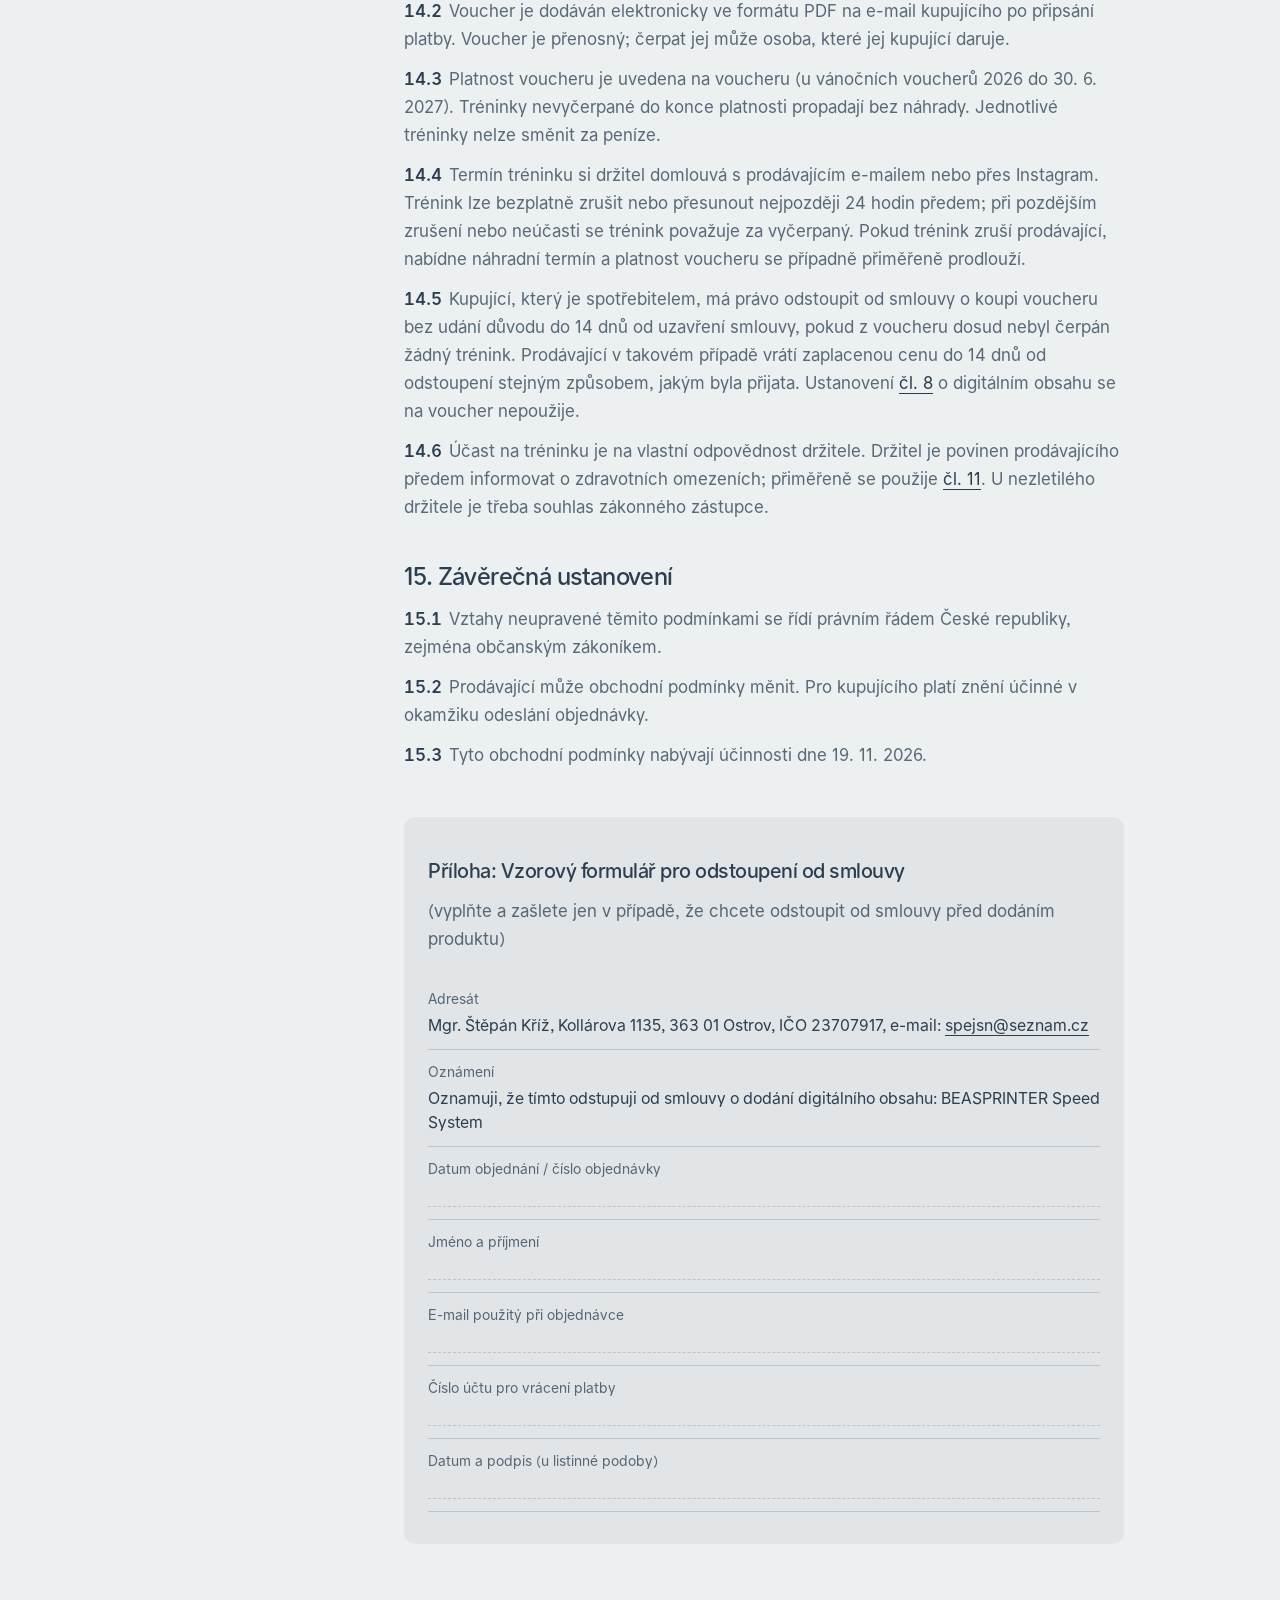
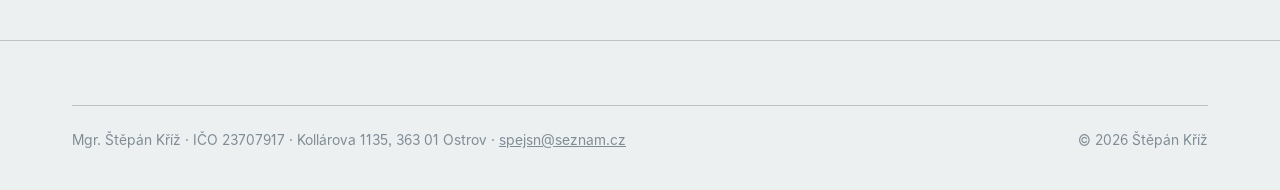
==== commit df68cc72: "Add files via upload" ====
--- a/obchodni-podminky.html
+++ b/obchodni-podminky.html
@@ -1,75 +1,161 @@
-<!doctype html>
-<html lang="cs" class="no-js">
-<head>
-  <meta charset="utf-8">
-  <meta name="viewport" content="width=device-width, initial-scale=1">
-  <title>Obchodní podmínky – BEASPRINTER</title>
-  <meta name="description" content="Obchodní podmínky prodeje digitálního obsahu a voucherů BEASPRINTER – Mgr. Štěpán Kříž.">
-  <meta name="theme-color" content="#ecf0f1">
-  <meta name="robots" content="noindex">
-  <link rel="icon" type="image/svg+xml" href="assets/logo/logo-placeholder.svg">
-  <link rel="preload" href="assets/fonts/Allo-Regular.woff2" as="font" type="font/woff2" crossorigin>
-  <link rel="stylesheet" href="assets/css/style.css">
-  <script>document.documentElement.classList.replace('no-js', 'js');</script>
-</head>
-<body class="doc-page">
-
-  <header class="nav">
-    <div class="wrap nav__inner">
-      <a class="brand" href="index.html" aria-label="BEASPRINTER – hlavní stránka">
-        <img src="assets/logo/logo-placeholder.svg" alt="" width="28" height="28">
-        <span>BEASPRINTER</span>
-      </a>
-      <nav class="nav__links" id="menu" aria-label="Hlavní navigace">
-        <a href="index.html#plan">Plán</a>
-        <a href="index.html#vysledky">Výsledky</a>
-        <a href="index.html#cena">Cena</a>
-        <a href="index.html#faq">Otázky</a>
-        <a href="index.html#voucher">Voucher</a>
-      </nav>
-      <a class="btn btn--sm nav__buy" href="https://form.fapi.cz/?id=77cd6c57-8a3c-49f5-8ff0-04268990d74a">Koupit</a>
-      <button class="nav__toggle" type="button" aria-expanded="false" aria-controls="menu" aria-label="Otevřít menu">
-        <span class="nav__icon" aria-hidden="true"><i></i><i></i></span>
-      </button>
-    </div>
-  </header>
-
-  <main class="doc">
-    <div class="wrap doc__grid">
-      <aside class="doc__aside">
-        <a class="doc__back" href="index.html">&lt;- Zpět na web</a>
-        <nav class="doc__switch" aria-label="Dokumenty">
-          <a href="obchodni-podminky.html" aria-current="page">Obchodní podmínky</a>
-          <a href="ochrana-osobnich-udaju.html">Ochrana osobních údajů</a>
-        </nav>
-        <ol class="doc__toc" data-toc></ol>
-      </aside>
-
-      <article class="doc__body">
-        <header class="doc__head">
-          <h1>Obchodní podmínky</h1>
-          <p class="doc__meta">BEASPRINTER · Mgr. Štěpán Kříž · IČO 23707917</p>
-        </header>
-
-        <!-- CONTENT: paste the sections from the PDF here, one <section> per article:
-        <section id="s1">
-          <h2>1. Úvodní ustanovení</h2>
-          <p>…</p>
-        </section>
-        -->
-      </article>
-    </div>
-  </main>
-
-  <footer class="footer">
-    <div class="wrap">
-      <div class="footer__bottom">
-        <p>Mgr. Štěpán Kříž · IČO 23707917 · Kollárova 1135, 363 01 Ostrov · <a href="mailto:spejsn@seznam.cz">spejsn@seznam.cz</a></p>
-        <p>© 2026 Štěpán Kříž</p>
-      </div>
-    </div>
-  </footer>
-
-  <script src="assets/js/main.js" defer></script>
-</body>
-</html>
+<!doctype html>
+<html lang="cs" class="no-js">
+<head>
+  <meta charset="utf-8">
+  <meta name="viewport" content="width=device-width, initial-scale=1">
+  <title>Obchodní podmínky – BEASPRINTER</title>
+  <meta name="description" content="Obchodní podmínky prodeje digitálního obsahu a voucherů BEASPRINTER – Mgr. Štěpán Kříž.">
+  <meta name="theme-color" content="#ecf0f1">
+  <meta name="robots" content="noindex">
+  <link rel="icon" type="image/svg+xml" href="assets/logo/logo-placeholder.svg">
+  <link rel="preload" href="assets/fonts/Allo-Regular.woff2" as="font" type="font/woff2" crossorigin>
+  <link rel="stylesheet" href="assets/css/style.css">
+  <script>document.documentElement.classList.replace('no-js', 'js');</script>
+</head>
+<body class="doc-page">
+
+  <header class="nav">
+    <div class="wrap nav__inner">
+      <a class="brand" href="index.html" aria-label="BEASPRINTER – hlavní stránka">
+        <img src="assets/logo/logo-placeholder.svg" alt="" width="28" height="28">
+        <span>BEASPRINTER</span>
+      </a>
+      <nav class="nav__links" id="menu" aria-label="Hlavní navigace">
+        <a href="index.html#plan">Plán</a>
+        <a href="index.html#vysledky">Výsledky</a>
+        <a href="index.html#cena">Cena</a>
+        <a href="index.html#faq">Otázky</a>
+        <a href="index.html#voucher">Voucher</a>
+      </nav>
+      <a class="btn btn--sm nav__buy" href="https://form.fapi.cz/?id=77cd6c57-8a3c-49f5-8ff0-04268990d74a">Koupit</a>
+      <button class="nav__toggle" type="button" aria-expanded="false" aria-controls="menu" aria-label="Otevřít menu">
+        <span class="nav__icon" aria-hidden="true"><i></i><i></i></span>
+      </button>
+    </div>
+  </header>
+
+  <main class="doc">
+    <div class="wrap doc__grid">
+      <aside class="doc__aside">
+        <a class="doc__back" href="index.html">&lt;- Zpět na web</a>
+        <nav class="doc__switch" aria-label="Dokumenty">
+          <a href="obchodni-podminky.html" aria-current="page">Obchodní podmínky</a>
+          <a href="ochrana-osobnich-udaju.html">Ochrana osobních údajů</a>
+        </nav>
+        <ol class="doc__toc" data-toc></ol>
+      </aside>
+
+      <article class="doc__body">
+        <header class="doc__head">
+          <h1>Obchodní podmínky</h1>
+          <p class="doc__meta">Pro prodej digitálního obsahu BEASPRINTER Speed System a dárkových voucherů na tréninky · platné od 19. 11. 2026</p>
+        </header>
+<section id="prodavajici"><h2>1. Prodávající a úvodní ustanovení</h2>
+<p><span class="doc__no">1.1</span> Prodávajícím je Mgr. Štěpán Kříž, IČO 23707917, se sídlem Kollárova 1135, 363 01 Ostrov, fyzická osoba podnikající podle živnostenského zákona, zapsaná v živnostenském rejstříku. Prodávající není plátcem DPH. Kontakt: <a href="mailto:spejsn@seznam.cz">spejsn@seznam.cz</a>, Instagram @beasprinter.</p>
+<p><span class="doc__no">1.2</span> Tyto obchodní podmínky upravují vztahy mezi prodávajícím a kupujícím při prodeji digitálního obsahu BEASPRINTER Speed System (dále jen „produkt“) prostřednictvím objednávkového formuláře provozovaného v systému FAPI.</p>
+<p><span class="doc__no">1.3</span> Kupujícím může být spotřebitel i podnikatel. Ustanovení o právech spotřebitele platí pouze pro kupujícího, který je spotřebitelem.</p>
+<p><span class="doc__no">1.4</span> Pro prodej dárkových voucherů na individuální tréninky platí také zvláštní ustanovení <a href="#vouchery">čl. 14</a>, která mají přednost před ostatními ustanoveními těchto podmínek.</p>
+<p><span class="doc__no">1.5</span> Smlouva se uzavírá v českém jazyce. Odesláním objednávky kupující potvrzuje, že se s těmito obchodními podmínkami seznámil a souhlasí s nimi.</p>
+</section>
+<section id="produkt"><h2>2. Produkt</h2>
+<p><span class="doc__no">2.1</span> Produkt BEASPRINTER Speed System je digitální obsah, který tvoří zejména: (a) e-book ve formátu PDF s 12týdenním tréninkovým programem, (b) přístup k online videoknihovně cviků prostřednictvím neveřejného odkazu na platformě YouTube a (c) aktualizace a rozšíření dle <a href="#aktualizace">čl. 6</a>.</p>
+<p><span class="doc__no">2.2</span> Součástí produktu je jedna písemná zpětná vazba prodávajícího dle <a href="#zpetna-vazba">čl. 7</a>.</p>
+<p><span class="doc__no">2.3</span> Produkt není dodáván na hmotném nosiči. K jeho užívání je potřeba zařízení s připojením k internetu, program pro čtení PDF a přístup k platformě YouTube.</p>
+<p><span class="doc__no">2.4</span> Popis produktu, jeho obsah a cena jsou uvedeny v objednávkovém formuláři a na prodejní stránce.</p>
+</section>
+<section id="objednavka"><h2>3. Objednávka a uzavření smlouvy</h2>
+<p><span class="doc__no">3.1</span> Kupující objednává produkt vyplněním a odesláním objednávkového formuláře. Před odesláním může kupující zkontrolovat a měnit zadané údaje.</p>
+<p><span class="doc__no">3.2</span> Kupní smlouva je uzavřena okamžikem doručení potvrzení objednávky prodávajícím na e-mail kupujícího.</p>
+<p><span class="doc__no">3.3</span> Kupující odpovídá za správnost uvedených údajů, zejména e-mailové adresy, na kterou je produkt doručen.</p>
+</section>
+<section id="cena"><h2>4. Cena a platba</h2>
+<p><span class="doc__no">4.1</span> Cena produktu je uvedena v objednávkovém formuláři v Kč a je konečná. Prodávající není plátcem DPH. Prodávající může poskytovat časově omezené zaváděcí ceny a slevové kódy; podmínky jsou vždy uvedeny u nabídky.</p>
+<p><span class="doc__no">4.2</span> Kupující hradí cenu bezhotovostním převodem na účet prodávajícího uvedený v potvrzení objednávky, případně jiným způsobem nabídnutým ve formuláři. Při platbě převodem je nutné uvést správný variabilní symbol.</p>
+<p><span class="doc__no">4.3</span> Cena je splatná do 3 dnů od uzavření smlouvy. Pokud není uhrazena ani po upomínce, objednávka může být zrušena.</p>
+<p><span class="doc__no">4.4</span> Daňový doklad (fakturu) obdrží kupující elektronicky na svůj e-mail.</p>
+</section>
+<section id="dodani"><h2>5. Dodání produktu</h2>
+<p><span class="doc__no">5.1</span> Produkt je dodán elektronicky na e-mail kupujícího bez zbytečného odkladu po připsání platby na účet prodávajícího, zpravidla v řádu minut až hodin, u standardního převodu nejpozději následující pracovní den.</p>
+<p><span class="doc__no">5.2</span> E-mail obsahuje odkaz ke stažení e-booku. Počet stažení může být z technických důvodů omezen; v případě potřeby prodávající na žádost kupujícího odkaz obnoví.</p>
+<p><span class="doc__no">5.3</span> Odkaz na videoknihovnu je uveden v e-booku a v e-mailu. Videa jsou hostována na platformě YouTube (třetí strana). Prodávající neodpovídá za krátkodobou nedostupnost způsobenou provozovatelem této platformy a v případě trvalé změny zajistí přístup jiným vhodným způsobem.</p>
+<p><span class="doc__no">5.4</span> E-book je při dodání označen údaji kupujícího (ochrana proti nepovolenému šíření).</p>
+</section>
+<section id="aktualizace"><h2>6. Aktualizace a rozšíření</h2>
+<p><span class="doc__no">6.1</span> Prodávající poskytuje kupujícímu aktualizace nezbytné k zachování funkčnosti a souladu produktu se smlouvou.</p>
+<p><span class="doc__no">6.2</span> Prodávající průběžně rozšiřuje videoknihovnu a může vydávat nové verze e-booku. Tato rozšíření jsou kupujícímu zpřístupněna bez dalšího poplatku, pokud a jakmile je prodávající zveřejní. Na konkrétní rozsah ani termín rozšíření nevzniká kupujícímu nárok.</p>
+<p><span class="doc__no">6.3</span> O nových videích a verzích informuje prodávající kupující e-mailem a na Instagramu @beasprinter.</p>
+</section>
+<section id="zpetna-vazba"><h2>7. Zpětná vazba od autora</h2>
+<p><span class="doc__no">7.1</span> Kupující má nárok na jednu (1) písemnou zpětnou vazbu. Může ji uplatnit kdykoliv do 12 týdnů od zakoupení zasláním výsledků testu nebo krátkého videa sprintu e-mailem nebo zprávou na Instagramu.</p>
+<p><span class="doc__no">7.2</span> Prodávající poskytne zpětnou vazbu písemně zpravidla do 7 dnů od obdržení podkladů.</p>
+<p><span class="doc__no">7.3</span> Zpětná vazba není tvorbou individuálního tréninkového plánu, průběžným trenérským vedením ani zdravotní konzultací. Další konzultace nejsou součástí ceny.</p>
+</section>
+<section id="odstoupeni"><h2>8. Odstoupení od smlouvy</h2>
+<p><span class="doc__no">8.1</span> Spotřebitel má obecně právo odstoupit od smlouvy bez udání důvodu do 14 dnů od jejího uzavření.</p>
+<p><span class="doc__no">8.2</span> V souladu s § 1837 písm. l) občanského zákoníku spotřebitel <strong>NEMŮŽE</strong> odstoupit od smlouvy o dodání digitálního obsahu, který nebyl dodán na hmotném nosiči, pokud byl dodán s jeho předchozím výslovným souhlasem před uplynutím lhůty pro odstoupení a spotřebitel byl poučen, že tímto souhlasem právo na odstoupení ztrácí. Tento souhlas a poučení kupující potvrzuje zaškrtnutím příslušného pole v objednávkovém formuláři.</p>
+<p><span class="doc__no">8.3</span> Pokud produkt dosud nebyl dodán (např. před úhradou ceny), může spotřebitel od smlouvy odstoupit zasláním oznámení na <a href="mailto:spejsn@seznam.cz">spejsn@seznam.cz</a>. Může využít <a href="#formular">vzorový formulář v příloze</a>. Případně uhrazenou cenu prodávající vrátí do 14 dnů stejným způsobem, jakým ji obdržel.</p>
+</section>
+<section id="reklamace"><h2>9. Práva z vadného plnění (reklamace)</h2>
+<p><span class="doc__no">9.1</span> Prodávající odpovídá za to, že produkt odpovídá smlouvě, popisu a je funkční.</p>
+<p><span class="doc__no">9.2</span> Vadu (např. nefunkční odkaz, poškozený soubor) může kupující oznámit na <a href="mailto:spejsn@seznam.cz">spejsn@seznam.cz</a>. Prodávající reklamaci vyřídí bez zbytečného odkladu, nejpozději do 30 dnů, zpravidla zasláním funkčního obsahu nebo odkazu.</p>
+<p><span class="doc__no">9.3</span> Nelze-li vadu odstranit, má spotřebitel právo na přiměřenou slevu nebo na odstoupení od smlouvy podle zákona.</p>
+</section>
+<section id="licence"><h2>10. Autorská práva a licence</h2>
+<p><span class="doc__no">10.1</span> Produkt je autorským dílem prodávajícího. Kupující získává nevýhradní, nepřenosnou licenci k užití produktu výhradně pro vlastní osobní potřebu.</p>
+<p><span class="doc__no">10.2</span> Bez písemného souhlasu prodávajícího je zakázáno produkt nebo jeho části kopírovat, šířit, přeprodávat, veřejně sdílet, zpřístupňovat třetím osobám nebo sdílet odkazy na videoknihovnu.</p>
+<p><span class="doc__no">10.3</span> Trenér, který chce produkt využívat pro více sportovců, se může s prodávajícím dohodnout na zvláštní licenci.</p>
+</section>
+<section id="zdravi"><h2>11. Zdravotní upozornění a odpovědnost</h2>
+<p><span class="doc__no">11.1</span> Produkt obsahuje obecný tréninkový program. Není lékařskou radou, diagnostikou ani rehabilitačním plánem. Před zahájením programu, zejména při zdravotních omezeních, po zranění nebo u mladistvých, doporučujeme konzultaci s lékařem, fyzioterapeutem nebo trenérem. Sportovci mladší 15 let by měli program provádět pod dohledem trenéra.</p>
+<p><span class="doc__no">11.2</span> Kupující provádí cvičení na vlastní odpovědnost a je povinen řídit se bezpečnostními pokyny v produktu, zejména jednotku upravit nebo ukončit při bolesti nebo zhoršení techniky.</p>
+<p><span class="doc__no">11.3</span> Prodávající neodpovídá za výsledky dosažené použitím produktu, které závisí na individuálních předpokladech kupujícího. Tím nejsou dotčena práva spotřebitele, která nelze smluvně omezit.</p>
+</section>
+<section id="spory"><h2>12. Mimosoudní řešení sporů a dozor</h2>
+<p><span class="doc__no">12.1</span> Stížnosti vyřizuje prodávající na <a href="mailto:spejsn@seznam.cz">spejsn@seznam.cz</a>.</p>
+<p><span class="doc__no">12.2</span> K mimosoudnímu řešení spotřebitelských sporů je příslušná Česká obchodní inspekce, Gorazdova 1969/24, 120 00 Praha 2, <a href="https://www.coi.cz/adr" target="_blank" rel="noopener">www.coi.cz/adr</a>.</p>
+<p><span class="doc__no">12.3</span> Dozor nad dodržováním živnostenského oprávnění vykonává příslušný živnostenský úřad, dozor nad ochranou spotřebitele Česká obchodní inspekce.</p>
+</section>
+<section id="osobni-udaje"><h2>13. Ochrana osobních údajů</h2>
+<p><span class="doc__no">13.1</span> Zpracování osobních údajů se řídí samostatným dokumentem <a href="ochrana-osobnich-udaju.html">Zásady ochrany osobních údajů</a>.</p>
+</section>
+<section id="vouchery"><h2>14. Dárkové vouchery na tréninky</h2>
+<p><span class="doc__no">14.1</span> Dárkový voucher (dále jen „voucher“) opravňuje svého držitele k čerpání individuálních tréninků sprintu s prodávajícím v rozsahu uvedeném na voucheru (např. 5 tréninků po 60 minutách). Tréninky probíhají zpravidla na atletickém stadionu v Karlových Varech, případně na jiném místě po dohodě.</p>
+<p><span class="doc__no">14.2</span> Voucher je dodáván elektronicky ve formátu PDF na e-mail kupujícího po připsání platby. Voucher je přenosný; čerpat jej může osoba, které jej kupující daruje.</p>
+<p><span class="doc__no">14.3</span> Platnost voucheru je uvedena na voucheru (u vánočních voucherů 2026 do 30. 6. 2027). Tréninky nevyčerpané do konce platnosti propadají bez náhrady. Jednotlivé tréninky nelze směnit za peníze.</p>
+<p><span class="doc__no">14.4</span> Termín tréninku si držitel domlouvá s prodávajícím e-mailem nebo přes Instagram. Trénink lze bezplatně zrušit nebo přesunout nejpozději 24 hodin předem; při pozdějším zrušení nebo neúčasti se trénink považuje za vyčerpaný. Pokud trénink zruší prodávající, nabídne náhradní termín a platnost voucheru se případně přiměřeně prodlouží.</p>
+<p><span class="doc__no">14.5</span> Kupující, který je spotřebitelem, má právo odstoupit od smlouvy o koupi voucheru bez udání důvodu do 14 dnů od uzavření smlouvy, pokud z voucheru dosud nebyl čerpán žádný trénink. Prodávající v takovém případě vrátí zaplacenou cenu do 14 dnů od odstoupení stejným způsobem, jakým byla přijata. Ustanovení <a href="#odstoupeni">čl. 8</a> o digitálním obsahu se na voucher nepoužije.</p>
+<p><span class="doc__no">14.6</span> Účast na tréninku je na vlastní odpovědnost držitele. Držitel je povinen prodávajícího předem informovat o zdravotních omezeních; přiměřeně se použije <a href="#zdravi">čl. 11</a>. U nezletilého držitele je třeba souhlas zákonného zástupce.</p>
+</section>
+<section id="zaverecna"><h2>15. Závěrečná ustanovení</h2>
+<p><span class="doc__no">15.1</span> Vztahy neupravené těmito podmínkami se řídí právním řádem České republiky, zejména občanským zákoníkem.</p>
+<p><span class="doc__no">15.2</span> Prodávající může obchodní podmínky měnit. Pro kupujícího platí znění účinné v okamžiku odeslání objednávky.</p>
+<p><span class="doc__no">15.3</span> Tyto obchodní podmínky nabývají účinnosti dne 19. 11. 2026.</p>
+</section>
+<section id="formular" class="doc__form"><h2>Příloha: Vzorový formulář pro odstoupení od smlouvy</h2>
+<p>(vyplňte a zašlete jen v případě, že chcete odstoupit od smlouvy před dodáním produktu)</p>
+<dl class="doc__fields">
+<div><dt>Adresát</dt><dd>Mgr. Štěpán Kříž, Kollárova 1135, 363 01 Ostrov, IČO 23707917, e-mail: <a href="mailto:spejsn@seznam.cz">spejsn@seznam.cz</a></dd></div>
+<div><dt>Oznámení</dt><dd>Oznamuji, že tímto odstupuji od smlouvy o dodání digitálního obsahu: BEASPRINTER Speed System</dd></div>
+<div><dt>Datum objednání / číslo objednávky</dt><dd class="blank"></dd></div>
+<div><dt>Jméno a příjmení</dt><dd class="blank"></dd></div>
+<div><dt>E-mail použitý při objednávce</dt><dd class="blank"></dd></div>
+<div><dt>Číslo účtu pro vrácení platby</dt><dd class="blank"></dd></div>
+<div><dt>Datum a podpis (u listinné podoby)</dt><dd class="blank"></dd></div>
+</dl>
+</section>
+      </article>
+    </div>
+  </main>
+
+  <footer class="footer">
+    <div class="wrap">
+      <div class="footer__bottom">
+        <p>Mgr. Štěpán Kříž · IČO 23707917 · Kollárova 1135, 363 01 Ostrov · <a href="mailto:spejsn@seznam.cz">spejsn@seznam.cz</a></p>
+        <p>© 2026 Štěpán Kříž</p>
+      </div>
+    </div>
+  </footer>
+
+  <script src="assets/js/main.js" defer></script>
+</body>
+</html>
--- a/assets/css/style.css
+++ b/assets/css/style.css
@@ -542,6 +542,19 @@
 .doc__body ol { list-style: decimal; }
 .doc__body a { color: var(--text); text-underline-offset: 4px; }
 .doc-page .footer { padding-top: var(--s4); }
+.doc__no { display: inline-block; min-width: var(--s10); color: var(--text); font-weight: 600; font-feature-settings: "tnum" 1; }
+.doc__body strong { color: var(--text); font-weight: 600; }
+.doc__form { margin-top: var(--s12); padding: var(--s8) var(--s6); border-radius: var(--radius-lg); background: var(--alt); }
+.doc__form h2 { font-size: 20px; line-height: 28px; }
+.doc__fields { margin-top: var(--s6); }
+.doc__fields div { display: grid; gap: var(--s1); padding: var(--s3) 0; border-bottom: 1px solid var(--line); }
+.doc__fields dt { font-size: 14px; line-height: 20px; color: var(--text-72); }
+.doc__fields dd { color: var(--text); }
+.doc__fields dd.blank { height: var(--s6); border-bottom: 1px dashed var(--line); }
+@media print {
+  .nav, .doc__aside, .footer { display: none; }
+  .doc { padding: 0; }
+}
 @media (min-width: 1024px) {
   .doc__grid { grid-template-columns: 3fr 9fr; gap: var(--s16); align-items: start; }
   .doc__aside { position: sticky; top: calc(var(--nav-h) + var(--s8)); }
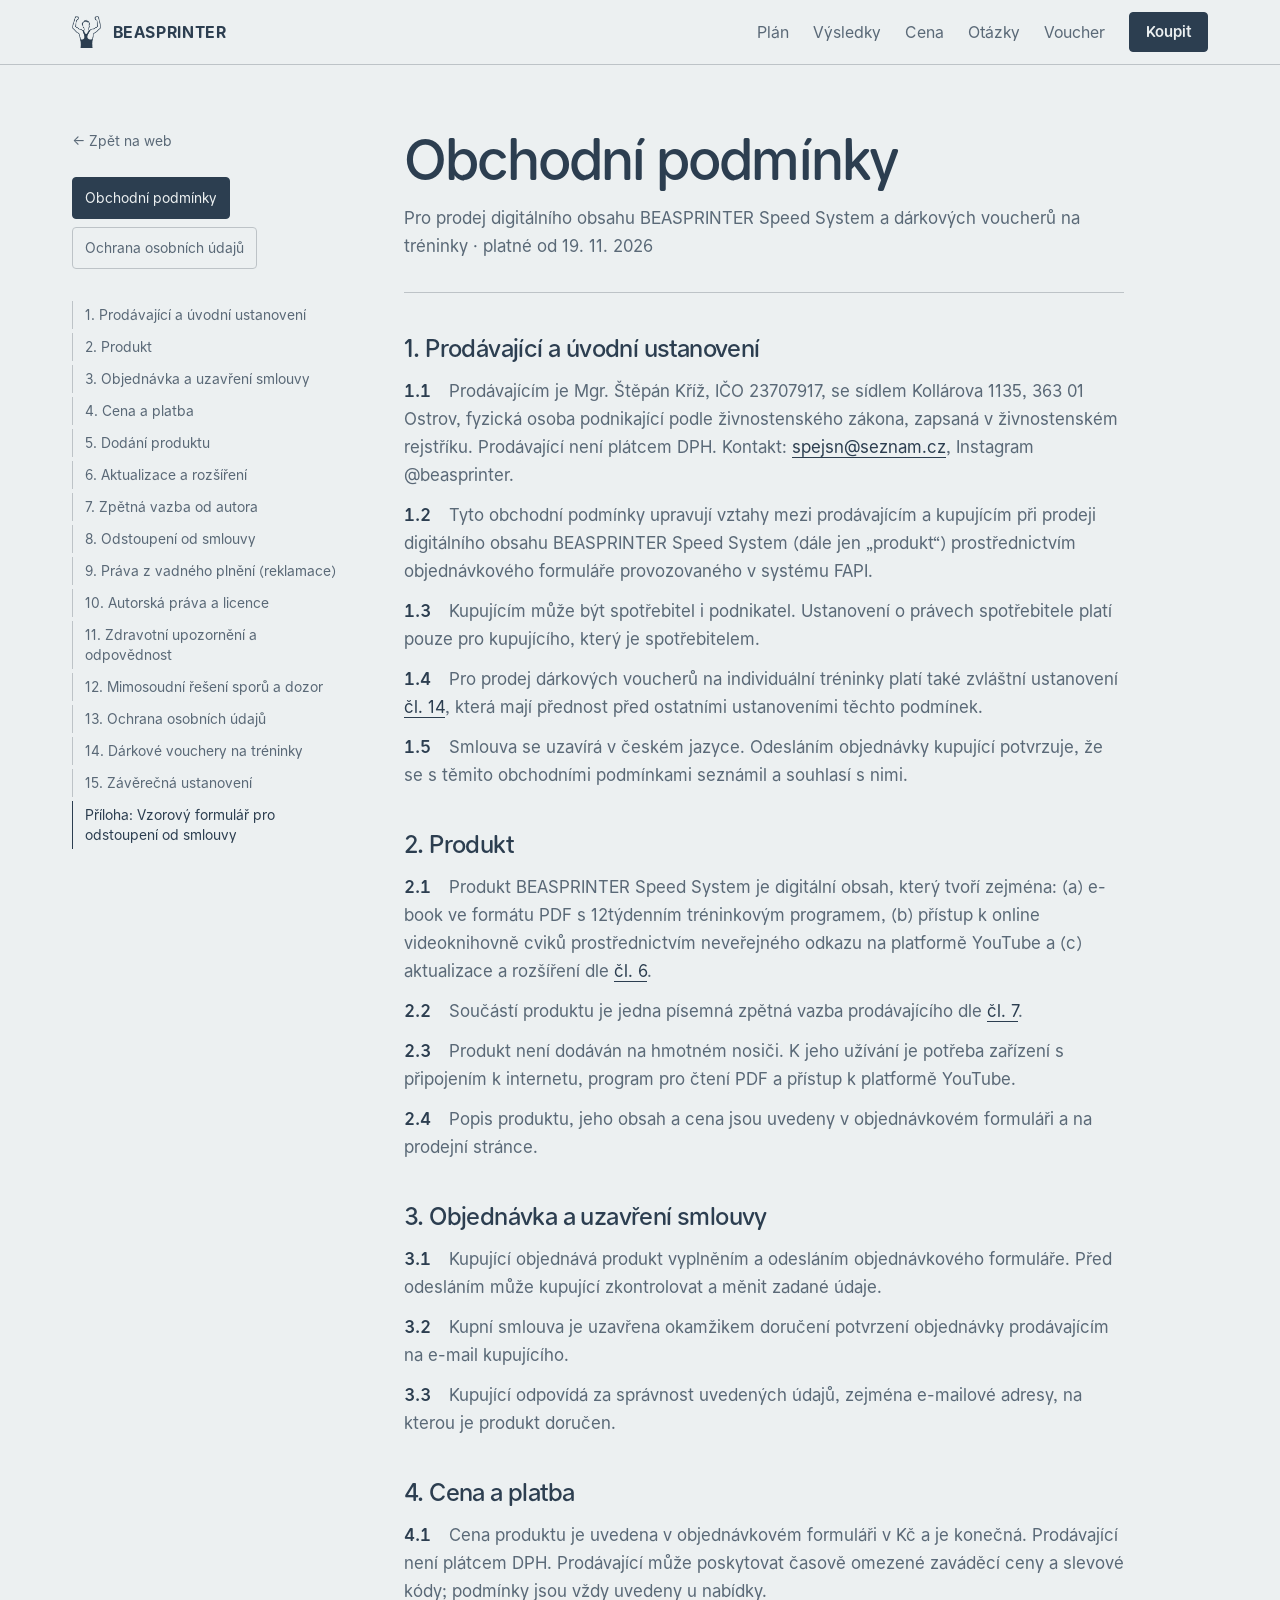
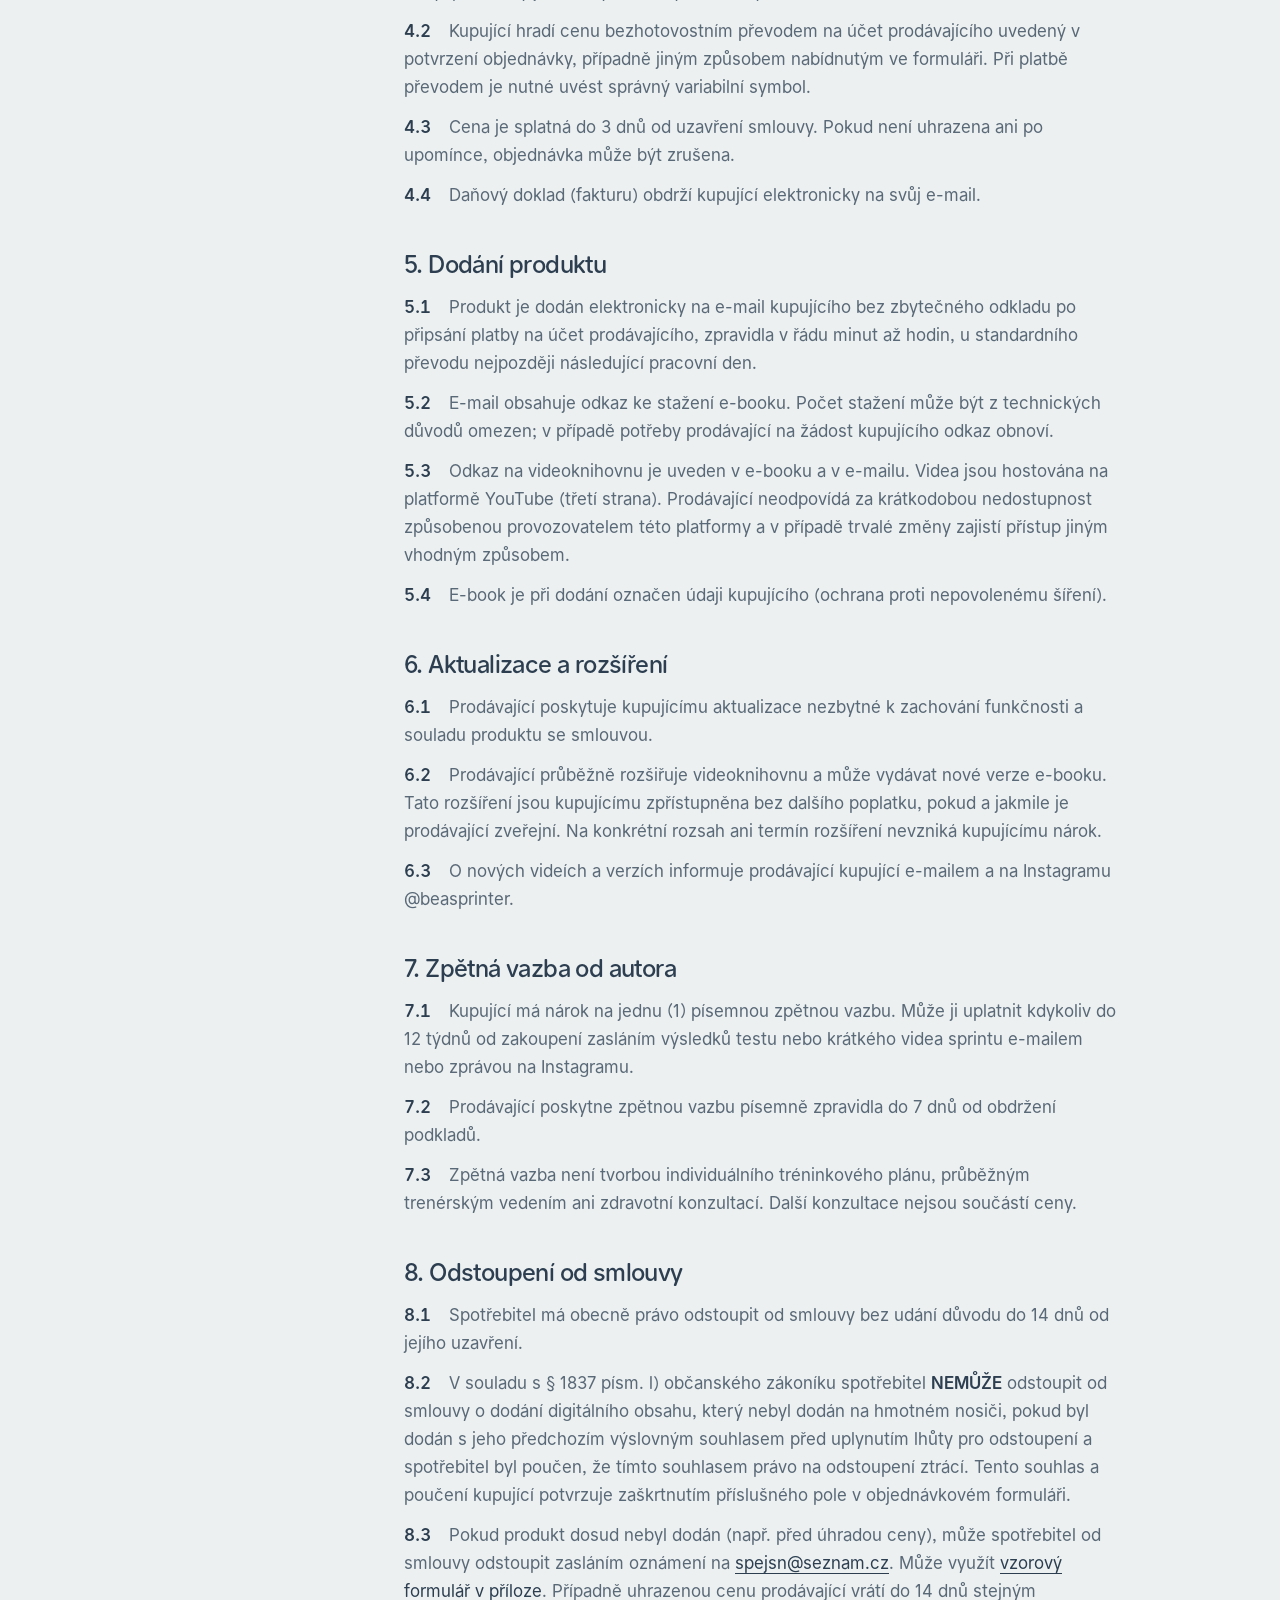
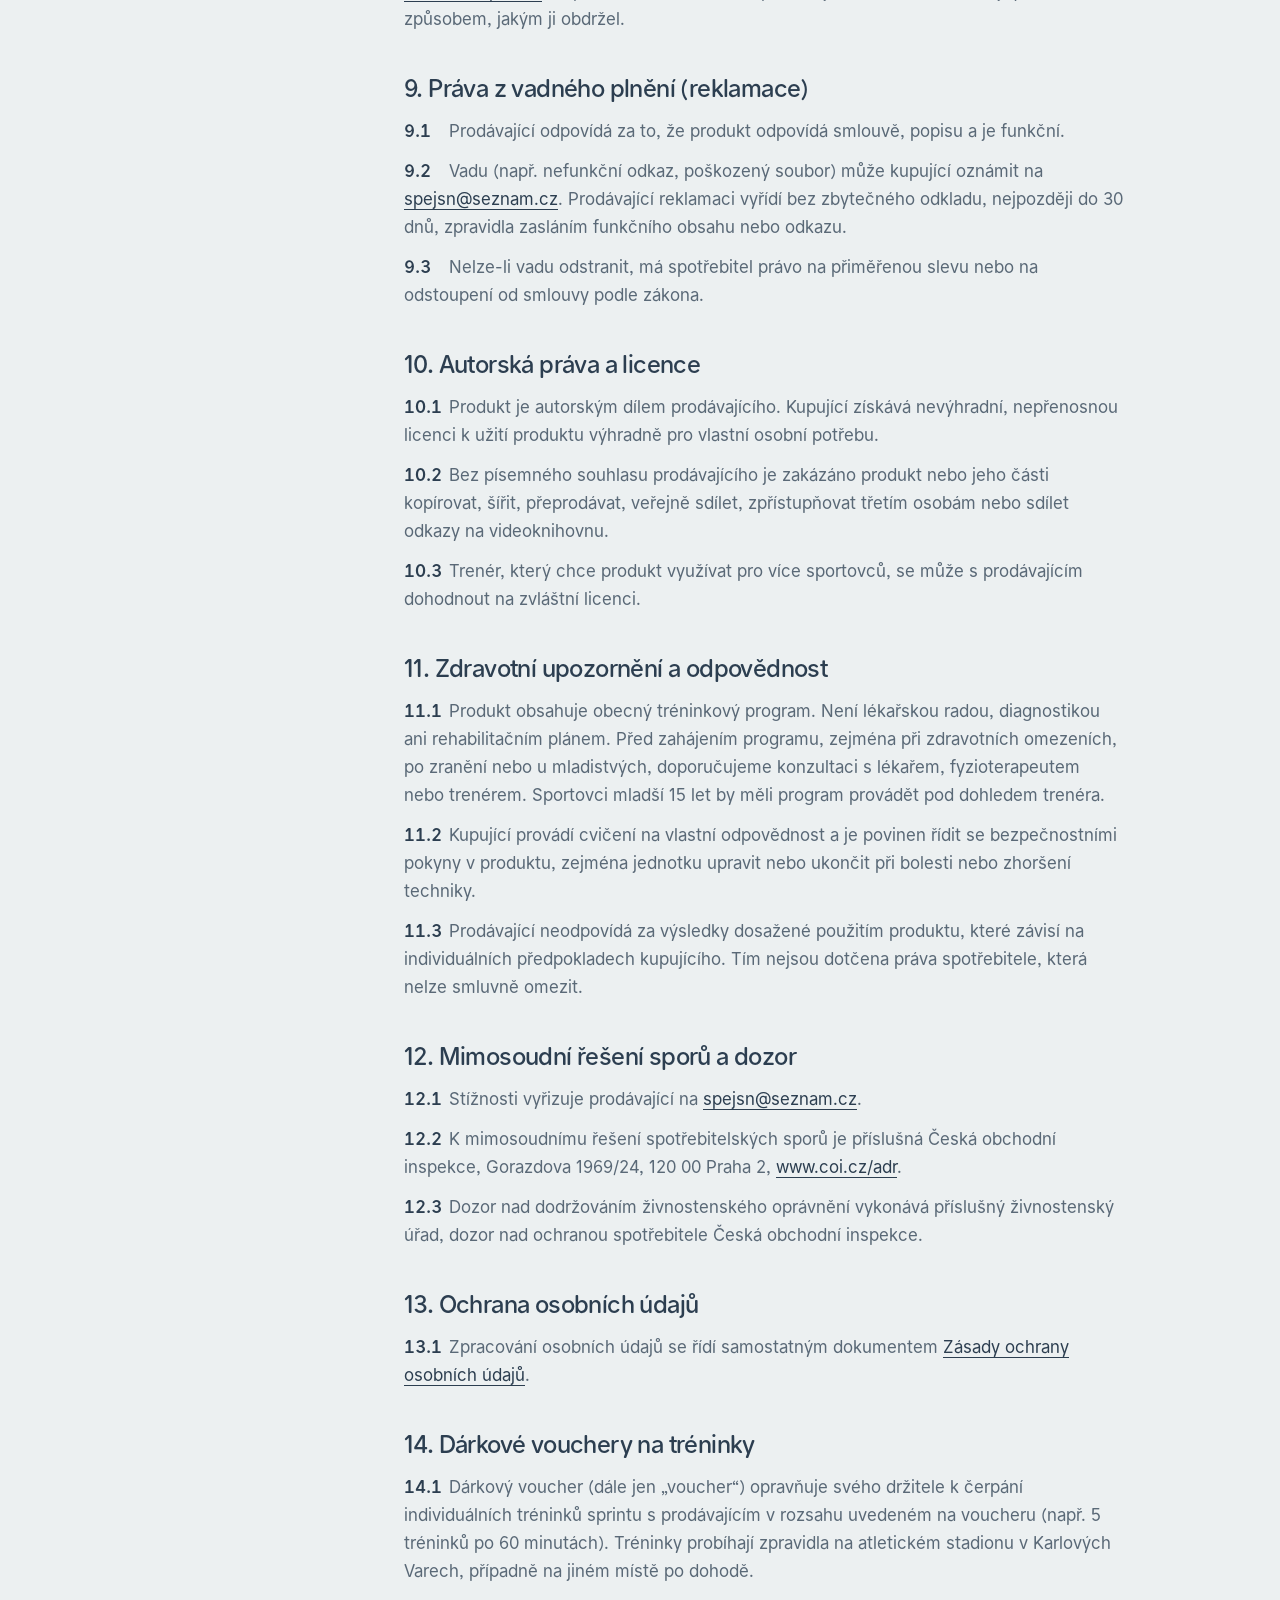
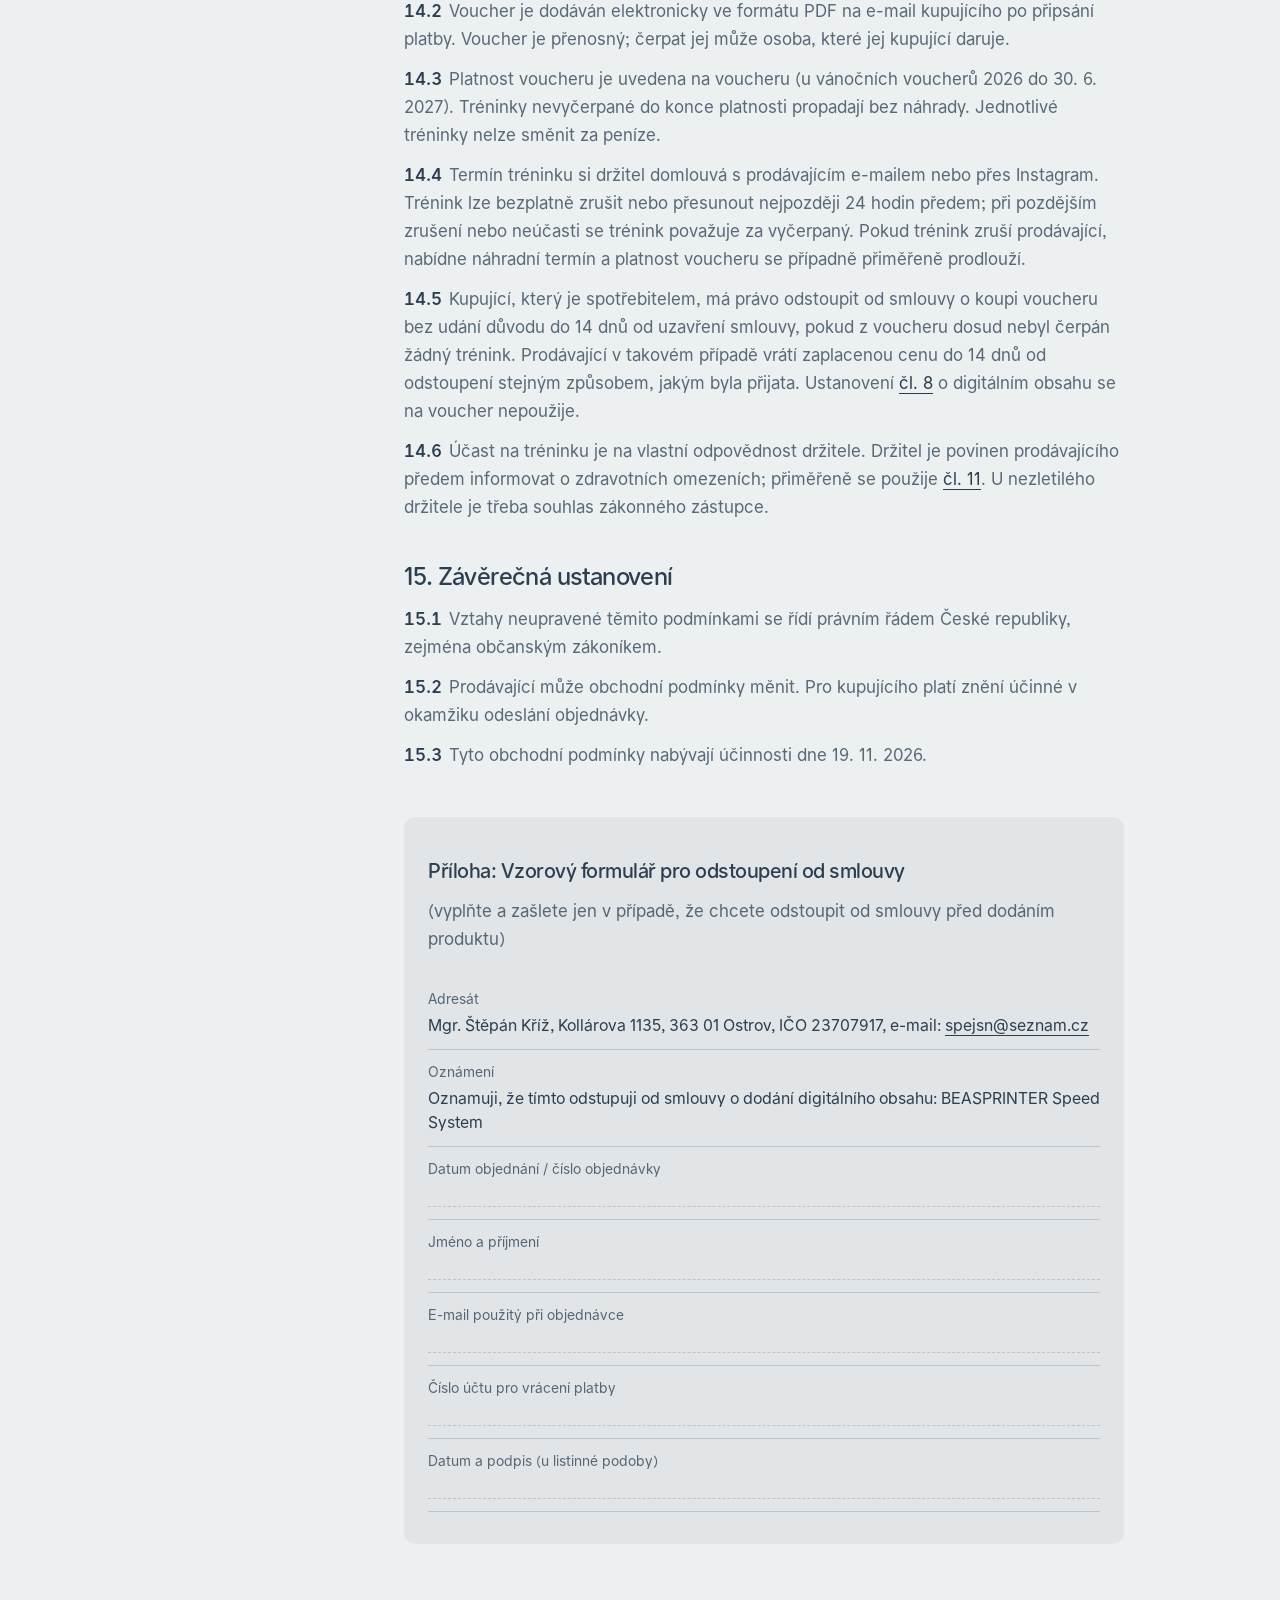
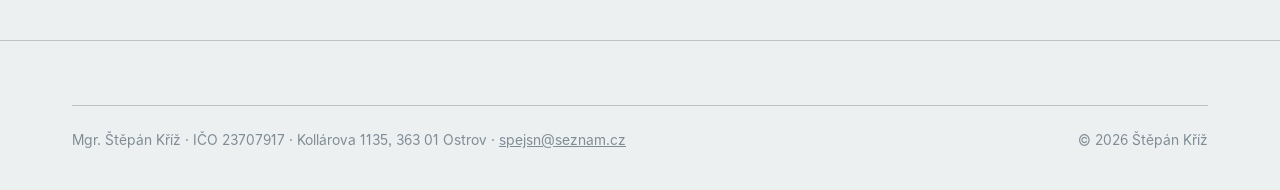
==== commit 7b16c86d: "Add files via upload" ====
--- a/obchodni-podminky.html
+++ b/obchodni-podminky.html
@@ -1,161 +1,161 @@
-<!doctype html>
-<html lang="cs" class="no-js">
-<head>
-  <meta charset="utf-8">
-  <meta name="viewport" content="width=device-width, initial-scale=1">
-  <title>Obchodní podmínky – BEASPRINTER</title>
-  <meta name="description" content="Obchodní podmínky prodeje digitálního obsahu a voucherů BEASPRINTER – Mgr. Štěpán Kříž.">
-  <meta name="theme-color" content="#ecf0f1">
-  <meta name="robots" content="noindex">
-  <link rel="icon" type="image/svg+xml" href="assets/logo/logo-placeholder.svg">
-  <link rel="preload" href="assets/fonts/Allo-Regular.woff2" as="font" type="font/woff2" crossorigin>
-  <link rel="stylesheet" href="assets/css/style.css">
-  <script>document.documentElement.classList.replace('no-js', 'js');</script>
-</head>
-<body class="doc-page">
-
-  <header class="nav">
-    <div class="wrap nav__inner">
-      <a class="brand" href="index.html" aria-label="BEASPRINTER – hlavní stránka">
-        <img src="assets/logo/logo-placeholder.svg" alt="" width="28" height="28">
-        <span>BEASPRINTER</span>
-      </a>
-      <nav class="nav__links" id="menu" aria-label="Hlavní navigace">
-        <a href="index.html#plan">Plán</a>
-        <a href="index.html#vysledky">Výsledky</a>
-        <a href="index.html#cena">Cena</a>
-        <a href="index.html#faq">Otázky</a>
-        <a href="index.html#voucher">Voucher</a>
-      </nav>
-      <a class="btn btn--sm nav__buy" href="https://form.fapi.cz/?id=77cd6c57-8a3c-49f5-8ff0-04268990d74a">Koupit</a>
-      <button class="nav__toggle" type="button" aria-expanded="false" aria-controls="menu" aria-label="Otevřít menu">
-        <span class="nav__icon" aria-hidden="true"><i></i><i></i></span>
-      </button>
-    </div>
-  </header>
-
-  <main class="doc">
-    <div class="wrap doc__grid">
-      <aside class="doc__aside">
-        <a class="doc__back" href="index.html">&lt;- Zpět na web</a>
-        <nav class="doc__switch" aria-label="Dokumenty">
-          <a href="obchodni-podminky.html" aria-current="page">Obchodní podmínky</a>
-          <a href="ochrana-osobnich-udaju.html">Ochrana osobních údajů</a>
-        </nav>
-        <ol class="doc__toc" data-toc></ol>
-      </aside>
-
-      <article class="doc__body">
-        <header class="doc__head">
-          <h1>Obchodní podmínky</h1>
-          <p class="doc__meta">Pro prodej digitálního obsahu BEASPRINTER Speed System a dárkových voucherů na tréninky · platné od 19. 11. 2026</p>
-        </header>
-<section id="prodavajici"><h2>1. Prodávající a úvodní ustanovení</h2>
-<p><span class="doc__no">1.1</span> Prodávajícím je Mgr. Štěpán Kříž, IČO 23707917, se sídlem Kollárova 1135, 363 01 Ostrov, fyzická osoba podnikající podle živnostenského zákona, zapsaná v živnostenském rejstříku. Prodávající není plátcem DPH. Kontakt: <a href="mailto:spejsn@seznam.cz">spejsn@seznam.cz</a>, Instagram @beasprinter.</p>
-<p><span class="doc__no">1.2</span> Tyto obchodní podmínky upravují vztahy mezi prodávajícím a kupujícím při prodeji digitálního obsahu BEASPRINTER Speed System (dále jen „produkt“) prostřednictvím objednávkového formuláře provozovaného v systému FAPI.</p>
-<p><span class="doc__no">1.3</span> Kupujícím může být spotřebitel i podnikatel. Ustanovení o právech spotřebitele platí pouze pro kupujícího, který je spotřebitelem.</p>
-<p><span class="doc__no">1.4</span> Pro prodej dárkových voucherů na individuální tréninky platí také zvláštní ustanovení <a href="#vouchery">čl. 14</a>, která mají přednost před ostatními ustanoveními těchto podmínek.</p>
-<p><span class="doc__no">1.5</span> Smlouva se uzavírá v českém jazyce. Odesláním objednávky kupující potvrzuje, že se s těmito obchodními podmínkami seznámil a souhlasí s nimi.</p>
-</section>
-<section id="produkt"><h2>2. Produkt</h2>
-<p><span class="doc__no">2.1</span> Produkt BEASPRINTER Speed System je digitální obsah, který tvoří zejména: (a) e-book ve formátu PDF s 12týdenním tréninkovým programem, (b) přístup k online videoknihovně cviků prostřednictvím neveřejného odkazu na platformě YouTube a (c) aktualizace a rozšíření dle <a href="#aktualizace">čl. 6</a>.</p>
-<p><span class="doc__no">2.2</span> Součástí produktu je jedna písemná zpětná vazba prodávajícího dle <a href="#zpetna-vazba">čl. 7</a>.</p>
-<p><span class="doc__no">2.3</span> Produkt není dodáván na hmotném nosiči. K jeho užívání je potřeba zařízení s připojením k internetu, program pro čtení PDF a přístup k platformě YouTube.</p>
-<p><span class="doc__no">2.4</span> Popis produktu, jeho obsah a cena jsou uvedeny v objednávkovém formuláři a na prodejní stránce.</p>
-</section>
-<section id="objednavka"><h2>3. Objednávka a uzavření smlouvy</h2>
-<p><span class="doc__no">3.1</span> Kupující objednává produkt vyplněním a odesláním objednávkového formuláře. Před odesláním může kupující zkontrolovat a měnit zadané údaje.</p>
-<p><span class="doc__no">3.2</span> Kupní smlouva je uzavřena okamžikem doručení potvrzení objednávky prodávajícím na e-mail kupujícího.</p>
-<p><span class="doc__no">3.3</span> Kupující odpovídá za správnost uvedených údajů, zejména e-mailové adresy, na kterou je produkt doručen.</p>
-</section>
-<section id="cena"><h2>4. Cena a platba</h2>
-<p><span class="doc__no">4.1</span> Cena produktu je uvedena v objednávkovém formuláři v Kč a je konečná. Prodávající není plátcem DPH. Prodávající může poskytovat časově omezené zaváděcí ceny a slevové kódy; podmínky jsou vždy uvedeny u nabídky.</p>
-<p><span class="doc__no">4.2</span> Kupující hradí cenu bezhotovostním převodem na účet prodávajícího uvedený v potvrzení objednávky, případně jiným způsobem nabídnutým ve formuláři. Při platbě převodem je nutné uvést správný variabilní symbol.</p>
-<p><span class="doc__no">4.3</span> Cena je splatná do 3 dnů od uzavření smlouvy. Pokud není uhrazena ani po upomínce, objednávka může být zrušena.</p>
-<p><span class="doc__no">4.4</span> Daňový doklad (fakturu) obdrží kupující elektronicky na svůj e-mail.</p>
-</section>
-<section id="dodani"><h2>5. Dodání produktu</h2>
-<p><span class="doc__no">5.1</span> Produkt je dodán elektronicky na e-mail kupujícího bez zbytečného odkladu po připsání platby na účet prodávajícího, zpravidla v řádu minut až hodin, u standardního převodu nejpozději následující pracovní den.</p>
-<p><span class="doc__no">5.2</span> E-mail obsahuje odkaz ke stažení e-booku. Počet stažení může být z technických důvodů omezen; v případě potřeby prodávající na žádost kupujícího odkaz obnoví.</p>
-<p><span class="doc__no">5.3</span> Odkaz na videoknihovnu je uveden v e-booku a v e-mailu. Videa jsou hostována na platformě YouTube (třetí strana). Prodávající neodpovídá za krátkodobou nedostupnost způsobenou provozovatelem této platformy a v případě trvalé změny zajistí přístup jiným vhodným způsobem.</p>
-<p><span class="doc__no">5.4</span> E-book je při dodání označen údaji kupujícího (ochrana proti nepovolenému šíření).</p>
-</section>
-<section id="aktualizace"><h2>6. Aktualizace a rozšíření</h2>
-<p><span class="doc__no">6.1</span> Prodávající poskytuje kupujícímu aktualizace nezbytné k zachování funkčnosti a souladu produktu se smlouvou.</p>
-<p><span class="doc__no">6.2</span> Prodávající průběžně rozšiřuje videoknihovnu a může vydávat nové verze e-booku. Tato rozšíření jsou kupujícímu zpřístupněna bez dalšího poplatku, pokud a jakmile je prodávající zveřejní. Na konkrétní rozsah ani termín rozšíření nevzniká kupujícímu nárok.</p>
-<p><span class="doc__no">6.3</span> O nových videích a verzích informuje prodávající kupující e-mailem a na Instagramu @beasprinter.</p>
-</section>
-<section id="zpetna-vazba"><h2>7. Zpětná vazba od autora</h2>
-<p><span class="doc__no">7.1</span> Kupující má nárok na jednu (1) písemnou zpětnou vazbu. Může ji uplatnit kdykoliv do 12 týdnů od zakoupení zasláním výsledků testu nebo krátkého videa sprintu e-mailem nebo zprávou na Instagramu.</p>
-<p><span class="doc__no">7.2</span> Prodávající poskytne zpětnou vazbu písemně zpravidla do 7 dnů od obdržení podkladů.</p>
-<p><span class="doc__no">7.3</span> Zpětná vazba není tvorbou individuálního tréninkového plánu, průběžným trenérským vedením ani zdravotní konzultací. Další konzultace nejsou součástí ceny.</p>
-</section>
-<section id="odstoupeni"><h2>8. Odstoupení od smlouvy</h2>
-<p><span class="doc__no">8.1</span> Spotřebitel má obecně právo odstoupit od smlouvy bez udání důvodu do 14 dnů od jejího uzavření.</p>
-<p><span class="doc__no">8.2</span> V souladu s § 1837 písm. l) občanského zákoníku spotřebitel <strong>NEMŮŽE</strong> odstoupit od smlouvy o dodání digitálního obsahu, který nebyl dodán na hmotném nosiči, pokud byl dodán s jeho předchozím výslovným souhlasem před uplynutím lhůty pro odstoupení a spotřebitel byl poučen, že tímto souhlasem právo na odstoupení ztrácí. Tento souhlas a poučení kupující potvrzuje zaškrtnutím příslušného pole v objednávkovém formuláři.</p>
-<p><span class="doc__no">8.3</span> Pokud produkt dosud nebyl dodán (např. před úhradou ceny), může spotřebitel od smlouvy odstoupit zasláním oznámení na <a href="mailto:spejsn@seznam.cz">spejsn@seznam.cz</a>. Může využít <a href="#formular">vzorový formulář v příloze</a>. Případně uhrazenou cenu prodávající vrátí do 14 dnů stejným způsobem, jakým ji obdržel.</p>
-</section>
-<section id="reklamace"><h2>9. Práva z vadného plnění (reklamace)</h2>
-<p><span class="doc__no">9.1</span> Prodávající odpovídá za to, že produkt odpovídá smlouvě, popisu a je funkční.</p>
-<p><span class="doc__no">9.2</span> Vadu (např. nefunkční odkaz, poškozený soubor) může kupující oznámit na <a href="mailto:spejsn@seznam.cz">spejsn@seznam.cz</a>. Prodávající reklamaci vyřídí bez zbytečného odkladu, nejpozději do 30 dnů, zpravidla zasláním funkčního obsahu nebo odkazu.</p>
-<p><span class="doc__no">9.3</span> Nelze-li vadu odstranit, má spotřebitel právo na přiměřenou slevu nebo na odstoupení od smlouvy podle zákona.</p>
-</section>
-<section id="licence"><h2>10. Autorská práva a licence</h2>
-<p><span class="doc__no">10.1</span> Produkt je autorským dílem prodávajícího. Kupující získává nevýhradní, nepřenosnou licenci k užití produktu výhradně pro vlastní osobní potřebu.</p>
-<p><span class="doc__no">10.2</span> Bez písemného souhlasu prodávajícího je zakázáno produkt nebo jeho části kopírovat, šířit, přeprodávat, veřejně sdílet, zpřístupňovat třetím osobám nebo sdílet odkazy na videoknihovnu.</p>
-<p><span class="doc__no">10.3</span> Trenér, který chce produkt využívat pro více sportovců, se může s prodávajícím dohodnout na zvláštní licenci.</p>
-</section>
-<section id="zdravi"><h2>11. Zdravotní upozornění a odpovědnost</h2>
-<p><span class="doc__no">11.1</span> Produkt obsahuje obecný tréninkový program. Není lékařskou radou, diagnostikou ani rehabilitačním plánem. Před zahájením programu, zejména při zdravotních omezeních, po zranění nebo u mladistvých, doporučujeme konzultaci s lékařem, fyzioterapeutem nebo trenérem. Sportovci mladší 15 let by měli program provádět pod dohledem trenéra.</p>
-<p><span class="doc__no">11.2</span> Kupující provádí cvičení na vlastní odpovědnost a je povinen řídit se bezpečnostními pokyny v produktu, zejména jednotku upravit nebo ukončit při bolesti nebo zhoršení techniky.</p>
-<p><span class="doc__no">11.3</span> Prodávající neodpovídá za výsledky dosažené použitím produktu, které závisí na individuálních předpokladech kupujícího. Tím nejsou dotčena práva spotřebitele, která nelze smluvně omezit.</p>
-</section>
-<section id="spory"><h2>12. Mimosoudní řešení sporů a dozor</h2>
-<p><span class="doc__no">12.1</span> Stížnosti vyřizuje prodávající na <a href="mailto:spejsn@seznam.cz">spejsn@seznam.cz</a>.</p>
-<p><span class="doc__no">12.2</span> K mimosoudnímu řešení spotřebitelských sporů je příslušná Česká obchodní inspekce, Gorazdova 1969/24, 120 00 Praha 2, <a href="https://www.coi.cz/adr" target="_blank" rel="noopener">www.coi.cz/adr</a>.</p>
-<p><span class="doc__no">12.3</span> Dozor nad dodržováním živnostenského oprávnění vykonává příslušný živnostenský úřad, dozor nad ochranou spotřebitele Česká obchodní inspekce.</p>
-</section>
-<section id="osobni-udaje"><h2>13. Ochrana osobních údajů</h2>
-<p><span class="doc__no">13.1</span> Zpracování osobních údajů se řídí samostatným dokumentem <a href="ochrana-osobnich-udaju.html">Zásady ochrany osobních údajů</a>.</p>
-</section>
-<section id="vouchery"><h2>14. Dárkové vouchery na tréninky</h2>
-<p><span class="doc__no">14.1</span> Dárkový voucher (dále jen „voucher“) opravňuje svého držitele k čerpání individuálních tréninků sprintu s prodávajícím v rozsahu uvedeném na voucheru (např. 5 tréninků po 60 minutách). Tréninky probíhají zpravidla na atletickém stadionu v Karlových Varech, případně na jiném místě po dohodě.</p>
-<p><span class="doc__no">14.2</span> Voucher je dodáván elektronicky ve formátu PDF na e-mail kupujícího po připsání platby. Voucher je přenosný; čerpat jej může osoba, které jej kupující daruje.</p>
-<p><span class="doc__no">14.3</span> Platnost voucheru je uvedena na voucheru (u vánočních voucherů 2026 do 30. 6. 2027). Tréninky nevyčerpané do konce platnosti propadají bez náhrady. Jednotlivé tréninky nelze směnit za peníze.</p>
-<p><span class="doc__no">14.4</span> Termín tréninku si držitel domlouvá s prodávajícím e-mailem nebo přes Instagram. Trénink lze bezplatně zrušit nebo přesunout nejpozději 24 hodin předem; při pozdějším zrušení nebo neúčasti se trénink považuje za vyčerpaný. Pokud trénink zruší prodávající, nabídne náhradní termín a platnost voucheru se případně přiměřeně prodlouží.</p>
-<p><span class="doc__no">14.5</span> Kupující, který je spotřebitelem, má právo odstoupit od smlouvy o koupi voucheru bez udání důvodu do 14 dnů od uzavření smlouvy, pokud z voucheru dosud nebyl čerpán žádný trénink. Prodávající v takovém případě vrátí zaplacenou cenu do 14 dnů od odstoupení stejným způsobem, jakým byla přijata. Ustanovení <a href="#odstoupeni">čl. 8</a> o digitálním obsahu se na voucher nepoužije.</p>
-<p><span class="doc__no">14.6</span> Účast na tréninku je na vlastní odpovědnost držitele. Držitel je povinen prodávajícího předem informovat o zdravotních omezeních; přiměřeně se použije <a href="#zdravi">čl. 11</a>. U nezletilého držitele je třeba souhlas zákonného zástupce.</p>
-</section>
-<section id="zaverecna"><h2>15. Závěrečná ustanovení</h2>
-<p><span class="doc__no">15.1</span> Vztahy neupravené těmito podmínkami se řídí právním řádem České republiky, zejména občanským zákoníkem.</p>
-<p><span class="doc__no">15.2</span> Prodávající může obchodní podmínky měnit. Pro kupujícího platí znění účinné v okamžiku odeslání objednávky.</p>
-<p><span class="doc__no">15.3</span> Tyto obchodní podmínky nabývají účinnosti dne 19. 11. 2026.</p>
-</section>
-<section id="formular" class="doc__form"><h2>Příloha: Vzorový formulář pro odstoupení od smlouvy</h2>
-<p>(vyplňte a zašlete jen v případě, že chcete odstoupit od smlouvy před dodáním produktu)</p>
-<dl class="doc__fields">
-<div><dt>Adresát</dt><dd>Mgr. Štěpán Kříž, Kollárova 1135, 363 01 Ostrov, IČO 23707917, e-mail: <a href="mailto:spejsn@seznam.cz">spejsn@seznam.cz</a></dd></div>
-<div><dt>Oznámení</dt><dd>Oznamuji, že tímto odstupuji od smlouvy o dodání digitálního obsahu: BEASPRINTER Speed System</dd></div>
-<div><dt>Datum objednání / číslo objednávky</dt><dd class="blank"></dd></div>
-<div><dt>Jméno a příjmení</dt><dd class="blank"></dd></div>
-<div><dt>E-mail použitý při objednávce</dt><dd class="blank"></dd></div>
-<div><dt>Číslo účtu pro vrácení platby</dt><dd class="blank"></dd></div>
-<div><dt>Datum a podpis (u listinné podoby)</dt><dd class="blank"></dd></div>
-</dl>
-</section>
-      </article>
-    </div>
-  </main>
-
-  <footer class="footer">
-    <div class="wrap">
-      <div class="footer__bottom">
-        <p>Mgr. Štěpán Kříž · IČO 23707917 · Kollárova 1135, 363 01 Ostrov · <a href="mailto:spejsn@seznam.cz">spejsn@seznam.cz</a></p>
-        <p>© 2026 Štěpán Kříž</p>
-      </div>
-    </div>
-  </footer>
-
-  <script src="assets/js/main.js" defer></script>
-</body>
-</html>
+<!doctype html>
+<html lang="cs" class="no-js">
+<head>
+  <meta charset="utf-8">
+  <meta name="viewport" content="width=device-width, initial-scale=1">
+  <title>Obchodní podmínky – BEASPRINTER</title>
+  <meta name="description" content="Obchodní podmínky prodeje digitálního obsahu a voucherů BEASPRINTER – Mgr. Štěpán Kříž.">
+  <meta name="theme-color" content="#ecf0f1">
+  <meta name="robots" content="noindex">
+  <link rel="icon" type="image/png" href="assets/logo/logo.png">
+  <link rel="preload" href="assets/fonts/Allo-Regular.woff2" as="font" type="font/woff2" crossorigin>
+  <link rel="stylesheet" href="assets/css/style.css">
+  <script>document.documentElement.classList.replace('no-js', 'js');</script>
+</head>
+<body class="doc-page">
+
+  <header class="nav">
+    <div class="wrap nav__inner">
+      <a class="brand" href="index.html" aria-label="BEASPRINTER – hlavní stránka">
+        <img src="assets/logo/logo.png" alt="" width="29" height="32">
+        <span>BEASPRINTER</span>
+      </a>
+      <nav class="nav__links" id="menu" aria-label="Hlavní navigace">
+        <a href="index.html#plan">Plán</a>
+        <a href="index.html#vysledky">Výsledky</a>
+        <a href="index.html#cena">Cena</a>
+        <a href="index.html#faq">Otázky</a>
+        <a href="index.html#voucher">Voucher</a>
+      </nav>
+      <a class="btn btn--sm nav__buy" href="https://form.fapi.cz/?id=77cd6c57-8a3c-49f5-8ff0-04268990d74a">Koupit</a>
+      <button class="nav__toggle" type="button" aria-expanded="false" aria-controls="menu" aria-label="Otevřít menu">
+        <span class="nav__icon" aria-hidden="true"><i></i><i></i></span>
+      </button>
+    </div>
+  </header>
+
+  <main class="doc">
+    <div class="wrap doc__grid">
+      <aside class="doc__aside">
+        <a class="doc__back" href="index.html">&lt;- Zpět na web</a>
+        <nav class="doc__switch" aria-label="Dokumenty">
+          <a href="obchodni-podminky.html" aria-current="page">Obchodní podmínky</a>
+          <a href="ochrana-osobnich-udaju.html">Ochrana osobních údajů</a>
+        </nav>
+        <ol class="doc__toc" data-toc></ol>
+      </aside>
+
+      <article class="doc__body">
+        <header class="doc__head">
+          <h1>Obchodní podmínky</h1>
+          <p class="doc__meta">Pro prodej digitálního obsahu BEASPRINTER Speed System a dárkových voucherů na tréninky · platné od 19. 11. 2026</p>
+        </header>
+<section id="prodavajici"><h2>1. Prodávající a úvodní ustanovení</h2>
+<p><span class="doc__no">1.1</span> Prodávajícím je Mgr. Štěpán Kříž, IČO 23707917, se sídlem Kollárova 1135, 363 01 Ostrov, fyzická osoba podnikající podle živnostenského zákona, zapsaná v živnostenském rejstříku. Prodávající není plátcem DPH. Kontakt: <a href="mailto:spejsn@seznam.cz">spejsn@seznam.cz</a>, Instagram @beasprinter.</p>
+<p><span class="doc__no">1.2</span> Tyto obchodní podmínky upravují vztahy mezi prodávajícím a kupujícím při prodeji digitálního obsahu BEASPRINTER Speed System (dále jen „produkt“) prostřednictvím objednávkového formuláře provozovaného v systému FAPI.</p>
+<p><span class="doc__no">1.3</span> Kupujícím může být spotřebitel i podnikatel. Ustanovení o právech spotřebitele platí pouze pro kupujícího, který je spotřebitelem.</p>
+<p><span class="doc__no">1.4</span> Pro prodej dárkových voucherů na individuální tréninky platí také zvláštní ustanovení <a href="#vouchery">čl. 14</a>, která mají přednost před ostatními ustanoveními těchto podmínek.</p>
+<p><span class="doc__no">1.5</span> Smlouva se uzavírá v českém jazyce. Odesláním objednávky kupující potvrzuje, že se s těmito obchodními podmínkami seznámil a souhlasí s nimi.</p>
+</section>
+<section id="produkt"><h2>2. Produkt</h2>
+<p><span class="doc__no">2.1</span> Produkt BEASPRINTER Speed System je digitální obsah, který tvoří zejména: (a) e-book ve formátu PDF s 12týdenním tréninkovým programem, (b) přístup k online videoknihovně cviků prostřednictvím neveřejného odkazu na platformě YouTube a (c) aktualizace a rozšíření dle <a href="#aktualizace">čl. 6</a>.</p>
+<p><span class="doc__no">2.2</span> Součástí produktu je jedna písemná zpětná vazba prodávajícího dle <a href="#zpetna-vazba">čl. 7</a>.</p>
+<p><span class="doc__no">2.3</span> Produkt není dodáván na hmotném nosiči. K jeho užívání je potřeba zařízení s připojením k internetu, program pro čtení PDF a přístup k platformě YouTube.</p>
+<p><span class="doc__no">2.4</span> Popis produktu, jeho obsah a cena jsou uvedeny v objednávkovém formuláři a na prodejní stránce.</p>
+</section>
+<section id="objednavka"><h2>3. Objednávka a uzavření smlouvy</h2>
+<p><span class="doc__no">3.1</span> Kupující objednává produkt vyplněním a odesláním objednávkového formuláře. Před odesláním může kupující zkontrolovat a měnit zadané údaje.</p>
+<p><span class="doc__no">3.2</span> Kupní smlouva je uzavřena okamžikem doručení potvrzení objednávky prodávajícím na e-mail kupujícího.</p>
+<p><span class="doc__no">3.3</span> Kupující odpovídá za správnost uvedených údajů, zejména e-mailové adresy, na kterou je produkt doručen.</p>
+</section>
+<section id="cena"><h2>4. Cena a platba</h2>
+<p><span class="doc__no">4.1</span> Cena produktu je uvedena v objednávkovém formuláři v Kč a je konečná. Prodávající není plátcem DPH. Prodávající může poskytovat časově omezené zaváděcí ceny a slevové kódy; podmínky jsou vždy uvedeny u nabídky.</p>
+<p><span class="doc__no">4.2</span> Kupující hradí cenu bezhotovostním převodem na účet prodávajícího uvedený v potvrzení objednávky, případně jiným způsobem nabídnutým ve formuláři. Při platbě převodem je nutné uvést správný variabilní symbol.</p>
+<p><span class="doc__no">4.3</span> Cena je splatná do 3 dnů od uzavření smlouvy. Pokud není uhrazena ani po upomínce, objednávka může být zrušena.</p>
+<p><span class="doc__no">4.4</span> Daňový doklad (fakturu) obdrží kupující elektronicky na svůj e-mail.</p>
+</section>
+<section id="dodani"><h2>5. Dodání produktu</h2>
+<p><span class="doc__no">5.1</span> Produkt je dodán elektronicky na e-mail kupujícího bez zbytečného odkladu po připsání platby na účet prodávajícího, zpravidla v řádu minut až hodin, u standardního převodu nejpozději následující pracovní den.</p>
+<p><span class="doc__no">5.2</span> E-mail obsahuje odkaz ke stažení e-booku. Počet stažení může být z technických důvodů omezen; v případě potřeby prodávající na žádost kupujícího odkaz obnoví.</p>
+<p><span class="doc__no">5.3</span> Odkaz na videoknihovnu je uveden v e-booku a v e-mailu. Videa jsou hostována na platformě YouTube (třetí strana). Prodávající neodpovídá za krátkodobou nedostupnost způsobenou provozovatelem této platformy a v případě trvalé změny zajistí přístup jiným vhodným způsobem.</p>
+<p><span class="doc__no">5.4</span> E-book je při dodání označen údaji kupujícího (ochrana proti nepovolenému šíření).</p>
+</section>
+<section id="aktualizace"><h2>6. Aktualizace a rozšíření</h2>
+<p><span class="doc__no">6.1</span> Prodávající poskytuje kupujícímu aktualizace nezbytné k zachování funkčnosti a souladu produktu se smlouvou.</p>
+<p><span class="doc__no">6.2</span> Prodávající průběžně rozšiřuje videoknihovnu a může vydávat nové verze e-booku. Tato rozšíření jsou kupujícímu zpřístupněna bez dalšího poplatku, pokud a jakmile je prodávající zveřejní. Na konkrétní rozsah ani termín rozšíření nevzniká kupujícímu nárok.</p>
+<p><span class="doc__no">6.3</span> O nových videích a verzích informuje prodávající kupující e-mailem a na Instagramu @beasprinter.</p>
+</section>
+<section id="zpetna-vazba"><h2>7. Zpětná vazba od autora</h2>
+<p><span class="doc__no">7.1</span> Kupující má nárok na jednu (1) písemnou zpětnou vazbu. Může ji uplatnit kdykoliv do 12 týdnů od zakoupení zasláním výsledků testu nebo krátkého videa sprintu e-mailem nebo zprávou na Instagramu.</p>
+<p><span class="doc__no">7.2</span> Prodávající poskytne zpětnou vazbu písemně zpravidla do 7 dnů od obdržení podkladů.</p>
+<p><span class="doc__no">7.3</span> Zpětná vazba není tvorbou individuálního tréninkového plánu, průběžným trenérským vedením ani zdravotní konzultací. Další konzultace nejsou součástí ceny.</p>
+</section>
+<section id="odstoupeni"><h2>8. Odstoupení od smlouvy</h2>
+<p><span class="doc__no">8.1</span> Spotřebitel má obecně právo odstoupit od smlouvy bez udání důvodu do 14 dnů od jejího uzavření.</p>
+<p><span class="doc__no">8.2</span> V souladu s § 1837 písm. l) občanského zákoníku spotřebitel <strong>NEMŮŽE</strong> odstoupit od smlouvy o dodání digitálního obsahu, který nebyl dodán na hmotném nosiči, pokud byl dodán s jeho předchozím výslovným souhlasem před uplynutím lhůty pro odstoupení a spotřebitel byl poučen, že tímto souhlasem právo na odstoupení ztrácí. Tento souhlas a poučení kupující potvrzuje zaškrtnutím příslušného pole v objednávkovém formuláři.</p>
+<p><span class="doc__no">8.3</span> Pokud produkt dosud nebyl dodán (např. před úhradou ceny), může spotřebitel od smlouvy odstoupit zasláním oznámení na <a href="mailto:spejsn@seznam.cz">spejsn@seznam.cz</a>. Může využít <a href="#formular">vzorový formulář v příloze</a>. Případně uhrazenou cenu prodávající vrátí do 14 dnů stejným způsobem, jakým ji obdržel.</p>
+</section>
+<section id="reklamace"><h2>9. Práva z vadného plnění (reklamace)</h2>
+<p><span class="doc__no">9.1</span> Prodávající odpovídá za to, že produkt odpovídá smlouvě, popisu a je funkční.</p>
+<p><span class="doc__no">9.2</span> Vadu (např. nefunkční odkaz, poškozený soubor) může kupující oznámit na <a href="mailto:spejsn@seznam.cz">spejsn@seznam.cz</a>. Prodávající reklamaci vyřídí bez zbytečného odkladu, nejpozději do 30 dnů, zpravidla zasláním funkčního obsahu nebo odkazu.</p>
+<p><span class="doc__no">9.3</span> Nelze-li vadu odstranit, má spotřebitel právo na přiměřenou slevu nebo na odstoupení od smlouvy podle zákona.</p>
+</section>
+<section id="licence"><h2>10. Autorská práva a licence</h2>
+<p><span class="doc__no">10.1</span> Produkt je autorským dílem prodávajícího. Kupující získává nevýhradní, nepřenosnou licenci k užití produktu výhradně pro vlastní osobní potřebu.</p>
+<p><span class="doc__no">10.2</span> Bez písemného souhlasu prodávajícího je zakázáno produkt nebo jeho části kopírovat, šířit, přeprodávat, veřejně sdílet, zpřístupňovat třetím osobám nebo sdílet odkazy na videoknihovnu.</p>
+<p><span class="doc__no">10.3</span> Trenér, který chce produkt využívat pro více sportovců, se může s prodávajícím dohodnout na zvláštní licenci.</p>
+</section>
+<section id="zdravi"><h2>11. Zdravotní upozornění a odpovědnost</h2>
+<p><span class="doc__no">11.1</span> Produkt obsahuje obecný tréninkový program. Není lékařskou radou, diagnostikou ani rehabilitačním plánem. Před zahájením programu, zejména při zdravotních omezeních, po zranění nebo u mladistvých, doporučujeme konzultaci s lékařem, fyzioterapeutem nebo trenérem. Sportovci mladší 15 let by měli program provádět pod dohledem trenéra.</p>
+<p><span class="doc__no">11.2</span> Kupující provádí cvičení na vlastní odpovědnost a je povinen řídit se bezpečnostními pokyny v produktu, zejména jednotku upravit nebo ukončit při bolesti nebo zhoršení techniky.</p>
+<p><span class="doc__no">11.3</span> Prodávající neodpovídá za výsledky dosažené použitím produktu, které závisí na individuálních předpokladech kupujícího. Tím nejsou dotčena práva spotřebitele, která nelze smluvně omezit.</p>
+</section>
+<section id="spory"><h2>12. Mimosoudní řešení sporů a dozor</h2>
+<p><span class="doc__no">12.1</span> Stížnosti vyřizuje prodávající na <a href="mailto:spejsn@seznam.cz">spejsn@seznam.cz</a>.</p>
+<p><span class="doc__no">12.2</span> K mimosoudnímu řešení spotřebitelských sporů je příslušná Česká obchodní inspekce, Gorazdova 1969/24, 120 00 Praha 2, <a href="https://www.coi.cz/adr" target="_blank" rel="noopener">www.coi.cz/adr</a>.</p>
+<p><span class="doc__no">12.3</span> Dozor nad dodržováním živnostenského oprávnění vykonává příslušný živnostenský úřad, dozor nad ochranou spotřebitele Česká obchodní inspekce.</p>
+</section>
+<section id="osobni-udaje"><h2>13. Ochrana osobních údajů</h2>
+<p><span class="doc__no">13.1</span> Zpracování osobních údajů se řídí samostatným dokumentem <a href="ochrana-osobnich-udaju.html">Zásady ochrany osobních údajů</a>.</p>
+</section>
+<section id="vouchery"><h2>14. Dárkové vouchery na tréninky</h2>
+<p><span class="doc__no">14.1</span> Dárkový voucher (dále jen „voucher“) opravňuje svého držitele k čerpání individuálních tréninků sprintu s prodávajícím v rozsahu uvedeném na voucheru (např. 5 tréninků po 60 minutách). Tréninky probíhají zpravidla na atletickém stadionu v Karlových Varech, případně na jiném místě po dohodě.</p>
+<p><span class="doc__no">14.2</span> Voucher je dodáván elektronicky ve formátu PDF na e-mail kupujícího po připsání platby. Voucher je přenosný; čerpat jej může osoba, které jej kupující daruje.</p>
+<p><span class="doc__no">14.3</span> Platnost voucheru je uvedena na voucheru (u vánočních voucherů 2026 do 30. 6. 2027). Tréninky nevyčerpané do konce platnosti propadají bez náhrady. Jednotlivé tréninky nelze směnit za peníze.</p>
+<p><span class="doc__no">14.4</span> Termín tréninku si držitel domlouvá s prodávajícím e-mailem nebo přes Instagram. Trénink lze bezplatně zrušit nebo přesunout nejpozději 24 hodin předem; při pozdějším zrušení nebo neúčasti se trénink považuje za vyčerpaný. Pokud trénink zruší prodávající, nabídne náhradní termín a platnost voucheru se případně přiměřeně prodlouží.</p>
+<p><span class="doc__no">14.5</span> Kupující, který je spotřebitelem, má právo odstoupit od smlouvy o koupi voucheru bez udání důvodu do 14 dnů od uzavření smlouvy, pokud z voucheru dosud nebyl čerpán žádný trénink. Prodávající v takovém případě vrátí zaplacenou cenu do 14 dnů od odstoupení stejným způsobem, jakým byla přijata. Ustanovení <a href="#odstoupeni">čl. 8</a> o digitálním obsahu se na voucher nepoužije.</p>
+<p><span class="doc__no">14.6</span> Účast na tréninku je na vlastní odpovědnost držitele. Držitel je povinen prodávajícího předem informovat o zdravotních omezeních; přiměřeně se použije <a href="#zdravi">čl. 11</a>. U nezletilého držitele je třeba souhlas zákonného zástupce.</p>
+</section>
+<section id="zaverecna"><h2>15. Závěrečná ustanovení</h2>
+<p><span class="doc__no">15.1</span> Vztahy neupravené těmito podmínkami se řídí právním řádem České republiky, zejména občanským zákoníkem.</p>
+<p><span class="doc__no">15.2</span> Prodávající může obchodní podmínky měnit. Pro kupujícího platí znění účinné v okamžiku odeslání objednávky.</p>
+<p><span class="doc__no">15.3</span> Tyto obchodní podmínky nabývají účinnosti dne 19. 11. 2026.</p>
+</section>
+<section id="formular" class="doc__form"><h2>Příloha: Vzorový formulář pro odstoupení od smlouvy</h2>
+<p>(vyplňte a zašlete jen v případě, že chcete odstoupit od smlouvy před dodáním produktu)</p>
+<dl class="doc__fields">
+<div><dt>Adresát</dt><dd>Mgr. Štěpán Kříž, Kollárova 1135, 363 01 Ostrov, IČO 23707917, e-mail: <a href="mailto:spejsn@seznam.cz">spejsn@seznam.cz</a></dd></div>
+<div><dt>Oznámení</dt><dd>Oznamuji, že tímto odstupuji od smlouvy o dodání digitálního obsahu: BEASPRINTER Speed System</dd></div>
+<div><dt>Datum objednání / číslo objednávky</dt><dd class="blank"></dd></div>
+<div><dt>Jméno a příjmení</dt><dd class="blank"></dd></div>
+<div><dt>E-mail použitý při objednávce</dt><dd class="blank"></dd></div>
+<div><dt>Číslo účtu pro vrácení platby</dt><dd class="blank"></dd></div>
+<div><dt>Datum a podpis (u listinné podoby)</dt><dd class="blank"></dd></div>
+</dl>
+</section>
+      </article>
+    </div>
+  </main>
+
+  <footer class="footer">
+    <div class="wrap">
+      <div class="footer__bottom">
+        <p>Mgr. Štěpán Kříž · IČO 23707917 · Kollárova 1135, 363 01 Ostrov · <a href="mailto:spejsn@seznam.cz">spejsn@seznam.cz</a></p>
+        <p>© 2026 Štěpán Kříž</p>
+      </div>
+    </div>
+  </footer>
+
+  <script src="assets/js/main.js" defer></script>
+</body>
+</html>
--- a/assets/css/style.css
+++ b/assets/css/style.css
@@ -126,6 +126,7 @@
   letter-spacing: .04em;
   text-decoration: none;
 }
+.brand img { height: var(--s8); width: auto; }
 .nav__links { display: flex; gap: var(--s6); margin-left: auto; }
 .nav__links a { color: var(--text-72); text-decoration: none; transition: color .3s ease; }
 .nav__links a:hover { color: var(--text); }
